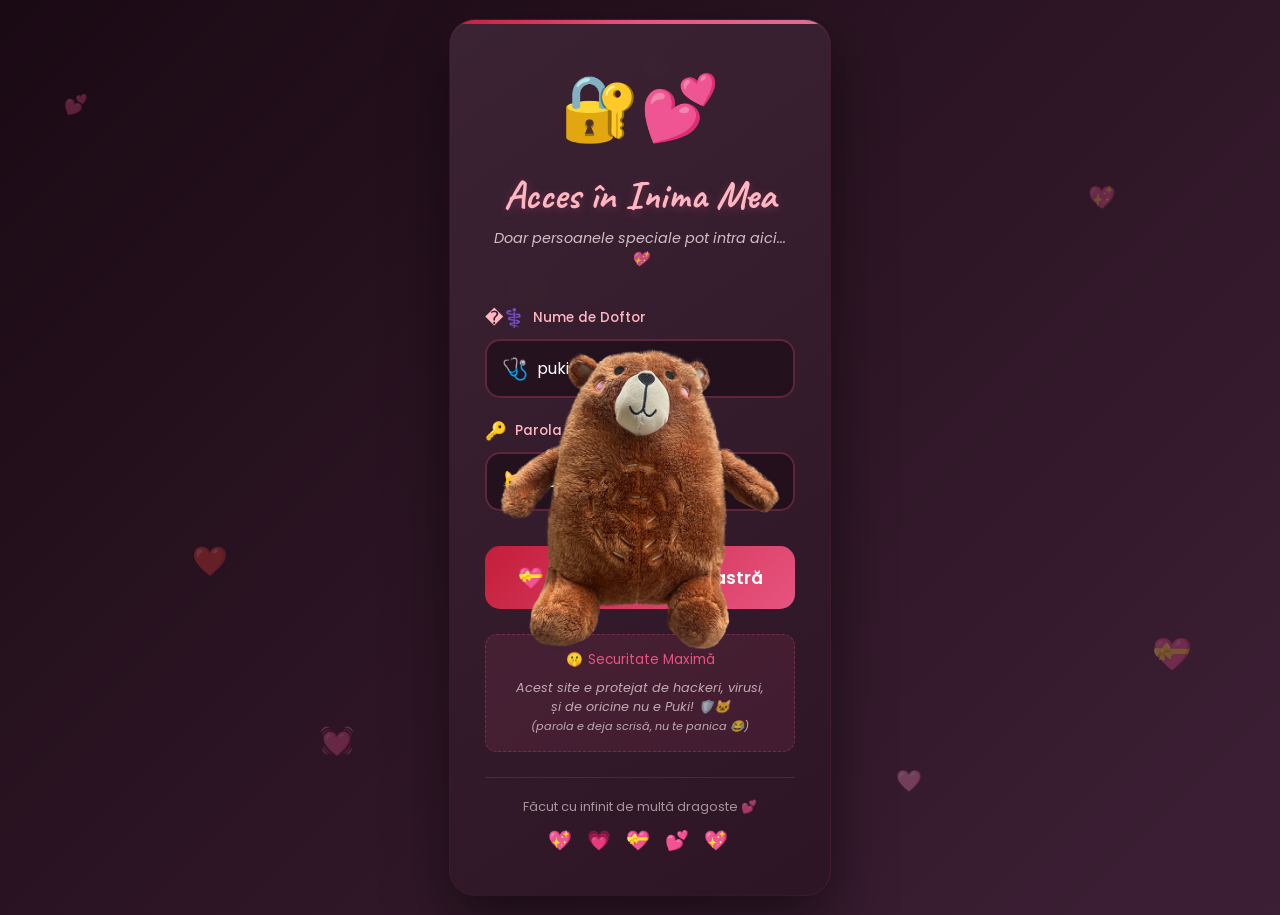
==== index.html @ d3f73054 "Actualizare site" ====
<!DOCTYPE html>
<html lang="ro">
<head>
    <meta charset="UTF-8">
    <meta name="viewport" content="width=device-width, initial-scale=1.0">
    <title>💉 Dr. Anca - Diagnostic: Te Iubesc! 💕</title>
    <script>
        // Redirect to login if not logged in
        if (!sessionStorage.getItem('loggedIn')) {
            window.location.href = 'login.html';
        }
    </script>
    <link rel="stylesheet" href="styles/styles.css">
    <link href="https://fonts.googleapis.com/css2?family=Caveat:wght@400;700&family=Poppins:wght@400;500;600;700&family=Special+Elite&family=Dancing+Script:wght@400;700&family=Playfair+Display:wght@400;700&display=swap" rel="stylesheet">
</head>
<body>
    <!-- Background Music - pornește la deschiderea plicului -->
    <audio id="bgMusic" src="Assets/Songs/music.mp3" loop></audio>

        <!-- Floating Hearts Background (Global) -->
    <div id="floatingHearts"></div>

    <!-- Intro Page with Envelope -->
    <div id="introPage" class="intro-page">
        <div class="intro-bg">
            <div class="stars-container" id="starsContainer"></div>
            <div class="floating-hearts">
                <span class="heart-float">💕</span>
                <span class="heart-float">❤️</span>
                <span class="heart-float">💖</span>
                <span class="heart-float">💝</span>
                <span class="heart-float">💗</span>
                <span class="heart-float">🩷</span>
                <span class="heart-float">💓</span>
                <span class="heart-float">💞</span>
            </div>
        </div>
        
        <div class="envelope-container">
            <div class="envelope" id="envelope">
                <div class="envelope-back"></div>
                <div class="envelope-front">
                    <div class="envelope-address">
                        <p class="to-line">Pentru:</p>
                        <p class="name-line">Dr. Puki 🩺</p>
                        <p class="address-line">Doftorita care mi-a</p>
                        <p class="address-line">bagat inima in boala</p>
                        
                    </div>
                </div>
                <div class="envelope-flap" id="envelopeFlap"></div>
                
                <div class="love-letter" id="loveLetter">
                    <div class="letter-paper">
                        <div class="letter-header">
                            <h2>Bebe meu pufos,</h2>
                        </div>
                        <div class="letter-content">
                            <p>Acum un an si-un pic ai luat fericirea, ai facut-o mare cat universul si ai trimis-o-n viata mea.<br>Cand voi putea eu vreodata sa intorc sentimentele pe care mi le oferi zi de zi de atunci? 💘</p>
                            <div class="letter-signature">
                                <p>Cu toată dragostea din univers,</p>
                                <p class="signature">Puki tau aproape inalt 💘</p>
                            </div>
                        </div>
                    </div>
                    <button class="enter-site-btn" id="enterSiteBtn">
                        <span class="btn-icon">💊</span>
                        <span class="btn-text">Intra In Lumea Noastră</span>
                        <span class="btn-sparkle">✨</span>
                    </button>
                </div>
            </div>
            
            <div class="click-instruction" id="clickInstruction">
                
                <div class="pulse-indicator"></div>
            </div>
        </div>
    </div>

    <!-- Preloader Medical -->
    <div id="preloader" class="hidden">
        <div class="preloader-content">
            <div class="heart-loader">
                <span class="heart-beat">❤️</span>
            </div>
            <p class="loading-text">Se încarcă povestea noastră... 💕</p>
            <div class="loading-bar-container">
                <div class="loading-bar"></div>
            </div>
        </div>
    </div>

    <!-- Main Content -->
    <main id="mainContent" class="hidden">
        <!-- Hero Section - Urgența -->
        <section id="urgenta" class="hero-section">
            <div class="parallax-bg" data-speed="0.3">
                <div class="hero-gradient"></div>
            </div>
            <div class="hero-bg">
                <div class="pulse-circles">
                    <div class="pulse-circle"></div>
                    <div class="pulse-circle"></div>
                    <div class="pulse-circle"></div>
                </div>
                <div class="floating-pills">
                    <span class="pill-float">💊</span>
                    <span class="pill-float">💉</span>
                    <span class="pill-float">🩺</span>
                    <span class="pill-float">🩹</span>
                </div>
            </div>
            
            <div class="hero-content">
                <div class="emergency-badge animated-badge">
                    <span class="badge-icon">🚨</span>
                    <span class="badge-text">URGENȚĂ CARDIACĂ</span>
                    <span class="badge-pulse"></span>
                </div>
                
                <h1 class="hero-title">
                    <span class="title-line glitch" data-text="Cod Roșu:">Cod Roșu:</span>
                    <span class="title-main typewriter">Mort dupa tine!</span>
                </h1>
                
                <div class="hero-photo">
                    <div class="photo-frame stethoscope-frame floating-animation">
                        <div class="photo-glow"></div>
                        <img src="Assets/Images/anca-1.jpg" alt="Anca" class="photo-inside">
                        <div class="stethoscope-decoration">🩺</div>
                        <div class="photo-hearts">
                            <span>🌻</span><span>☀️</span><span>🌻</span>
                        </div>
                    </div>
                </div>
                
                <div class="diagnosis-box glassmorphism">
                    <p class="diagnosis-label">DIAGNOSTIC PRIMAR:</p>
                    <p class="diagnosis-text typed-diagnosis"></p>
                    <span class="typing-cursor">|</span>
                </div>
                
                <div class="hero-stats">
                    <div class="stat-item">
                        <span class="stat-number counter" data-target="549">549</span>
                        <span class="stat-label">Zile împreună</span>
                    </div>
                    <div class="stat-item">
                        <span class="stat-number">∞</span>
                        <span class="stat-label">Iubire</span>
                    </div>
                    <div class="stat-item">
                        <span class="stat-number counter" data-target="549536">549536</span>
                        <span class="stat-label">Gânduri la tine</span>
                    </div>
                </div>
                
                
                    <span>~imi faci viata un basm~</span>
                    <div class="heartbeat-icon">🌻</div>
                </a>

                <!-- Bula Animată -->
                <div class="bubble-container" id="bubbleContainer">
                    <div class="floating-bubble" id="floatingBubble">
                        <div class="bubble-shine"></div>
                    </div>
                    <p class="bubble-text">nu mă sparge</p>
                </div>
                <div class="bubble-popped-text hidden" id="bubblePoppedText">
                    m-a spart un pukinos mucios 😜
                </div>
            </div>
        </section>

        <!-- Bula cu imagine PNG - TOTAL INDEPENDENTĂ (în afara secțiunii pentru position:fixed) -->
        <div id="bebeBubbleContainer" style="display:none;">
            <img src="Assets/Images/bebe-2.png" id="bebeBubble" alt="Bebe Bubble" class="bebe-bubble-img">
        </div>

        <!-- CAPITOLUL 1: Povestea Noastră - Timeline Epic -->
        <section id="povestea" class="story-section">
            <div class="section-container">
                <div class="chapter-header">
                    <span class="chapter-number">Capitolul I</span>
                    <h2 class="section-title epic-title">
                        <span class="title-icon">📖</span>
                        Povestea Noastră
                        <span class="title-decoration">━━━ 🌻 ━━━</span>
                    </h2>
                    <p class="chapter-subtitle">Fiecare moment cu tine, o pagină din cel mai frumos basm</p>
                </div>
                
                <div class="epic-timeline" id="epicTimeline" style="display: flex; flex-direction: column; align-items: center; justify-content: center; margin: 0 auto; width: 100%; max-width: 900px;">
                    <!-- August 2024 - Începutul -->
                    <div class="timeline-chapter" data-chapter="1">
                        <div class="chapter-marker">
                        </div>
                        <div class="chapter-content glassmorphism">
                            <div class="chapter-badge">ZIUA ZERO</div>
                            <h3>I kinda like you... <span style="font-size:1.1em;">🤭</span></h3>
                            <div class="chapter-gallery">
                                <div class="gallery-main">
                                    <img src="Assets/Images/mana-1.jpg" alt="Prima zi">
                                    <div class="gallery-overlay">
                                        <span>Si ai lasat fericirea sa intre in viata mea... 💕</span>
                                    </div>
                                </div>
                            </div>
                            <div class="chapter-text">
                                <p class="chapter-quote">"In seara de 15 august 2024, universul a decis ca merit sa fiu cea mai fericita persoana din lume..."</p>
                                <p>Prima noastră zi împreună, și ultima fără stres și nervi. Dar Doamne ce-mi place! <span style="color:#E75480;font-size:1.2em;">💕</span></p>
                            </div>
                            <div class="chapter-medical-note">
                                <span class="note-icon">📋</span>
                                <p><strong>Diagnostic:</strong> Îndrăgostire la prima vedere</p>
                                <p><strong>Simptome:</strong> Inimă accelerată, zâmbet permanent, fluturi în stomac</p>
                            </div>
                        </div>
                    </div>

                    <!-- Septembrie 2024 -->
                    <div class="timeline-chapter" data-chapter="2">
                        <div class="chapter-marker">
                        </div>
                        <div class="chapter-content glassmorphism">
                            <div class="chapter-badge">PRIMELE MOMENTE IMPREUNA</div>
                            <h3>Ador lumea noastră</h3>
                            <div class="chapter-gallery multi-gallery">
                                <img src="Assets/Images/capitol unu unu.jpg" alt="Capitol Unu 1">
                                <img src="Assets/Images/capitol unu doi.jpeg" alt="Capitol Unu 2">
                                <img src="Assets/Images/capitol unu trei.jpg" alt="Capitol Unu 3">
                                <img src="Assets/Images/capitol unu patru.JPG" alt="Capitol Unu 4">
                            </div>
                            <div class="chapter-text">
                                <p>Mi-ai dat sansa sa te cunosc, si am inceput sa ador prezenta ta. Nu ma mai saturam de tine! Era din ce in ce mai bine.</p>
                            </div>
                            <div class="chapter-medical-note">
                                <span class="note-icon">💊</span>
                                <p><strong>Tratamentul dnei doftor:</strong> Doze masive de pupici</p>
                                <p><strong>Rezultat:</strong> Dependență severă de fericire!</p>
                            </div>
                        </div>
                    </div>

                    <!-- Octombrie-Noiembrie 2024 -->
                    <div class="timeline-chapter" data-chapter="3">
                        <div class="chapter-marker">
                        </div>
                        <div class="chapter-content glassmorphism">
                            <div class="chapter-badge">Dorul ne intarea</div>
                            <h3>Cand distanta a aparut, iubirea a crescut</h3>
                            <div class="chapter-gallery multi-gallery">
                                <img src="Assets/Images/capitol doi unu.jpeg" alt="Capitol Doi 1">
                                <img src="Assets/Images/capitol doi doi.jpg" alt="Capitol Doi 2">
                                <img src="Assets/Images/capitol doi trei.jpg" alt="Capitol Doi 3">
                                <img src="Assets/Images/capitol doi patru.jpg" alt="Capitol Doi 4">
                            </div>
                            <div class="chapter-text">

                                    <p>Am realizat ca distanta nu inseamna nimic. Am vazut ceva frumos in noi si am invatat sa fim rabdatori.</p>

                            </div>
                        </div>
                    </div>

                    <!-- Iarna 2025-2026 -->
                    <div class="timeline-chapter" data-chapter="9">
                        <div class="chapter-marker">
                        </div>
                        <div class="chapter-content glassmorphism">
                            <div class="chapter-badge special">E realitate sau vis?</div>
                            <h3>Si revederile erau mai dulci ca niciodata</h3>
                            <div class="chapter-gallery multi-gallery">
                                <img src="Assets/Images/capitol trei unu.JPG" alt="Capitol Trei 1">
                                <img src="Assets/Images/capitol trei doi.jpeg" alt="Capitol Trei 2">
                                <img src="Assets/Images/capitol trei trei.jpeg" alt="Capitol Trei 3">
                                <img src="Assets/Images/capitol trei patru.jpeg" alt="Capitol Trei 4">
                            </div>
                            <div class="chapter-text">
                                <p>Si fiecare dimineata in care te aveam din nou langa mine, era o binecuvantare.</p>
                            </div>
                        </div>
                    </div>

                    <!-- Prezent - Valentine's 2026 -->
                    <div class="timeline-chapter final-chapter" data-chapter="10">
                        <div class="chapter-marker">
                        </div>
                        <div class="chapter-content glassmorphism special-glow">
                            <div class="chapter-badge valentines">Doi gogoși suna mai bine oricum</div>
                            <h3>Esti un puki enervant (de adorabil)</h3>
                            <div class="chapter-gallery multi-gallery">
                                  <img src="Assets/Images/capitol patru unu.jpg" alt="Capitol Patru 1">
                                  <img src="Assets/Images/capitol patru doi.JPG" alt="Capitol Patru 2">
                                  <img src="Assets/Images/capitol patru trei.jpg" alt="Capitol Patru 3">
                                  <img src="Assets/Images/capitol patru patru.JPG" alt="Capitol Patru 4">
                            </div>
                            <div class="chapter-text final-declaration">
                                <p>Ador cand radem (mai mult tu de mine), iubesc cand suntem copii, cand ne ghiontanim, ne tachinam sau radem unul de altul.<br>Nu te schimba niciodata si nu te opri din a ma enerva, nu ai mai fi tu daca n-ai face asta.</p>
                                <p class="declaration">Tu ești inima mea, sufletul meu, totul pentru mine. 💕</p>
                            </div>
                            <div class="love-meter">
                                <span class="meter-label">Nivel Zurlie:</span>
                                <div class="meter-bar">
                                    <div class="meter-fill infinite"></div>
                                </div>
                                <span class="meter-value">∞</span>
                            </div>
                        </div>
                    </div>

                    <!-- Capitol Nou -->
                    <div class="timeline-chapter final-chapter" data-chapter="11">
                        <div class="chapter-marker">
                        </div>
                        <div class="chapter-content glassmorphism special-glow">
                            <div class="chapter-badge valentines">Warning! Rare beauty down below!</div>
                            <h3>My Valentine, my life, my everything 💘</h3>
                            <div class="chapter-gallery multi-gallery">
                                <div class="puzzle-img puzzle-1"></div>
                                <div class="puzzle-img puzzle-2"></div>
                                <div class="puzzle-img puzzle-3"></div>
                                <div class="puzzle-img puzzle-4"></div>
                            </div>
                            <div class="chapter-text final-declaration">
                                <p>Si ai crescut atat de mult in inima mea incat nu mai pot concepe sa nu faci parte din viata si gandurile mele...</p>
                                <p class="declaration">Tu ești inima mea, sufletul meu, totul pentru mine. 💕</p>
                            </div>
                            <div class="love-meter">
                                <span class="meter-label">Nivel Iubire:</span>
                                <div class="meter-bar">
                                    <div class="meter-fill infinite"></div>
                                </div>
                                <span class="meter-value">∞</span>
                            </div>
                        </div>
                    </div>
                </div>
            </div>
        </section>

        <!-- CAPITOLUL 2: Albumul Nostru -->
        <section id="album" class="album-section">
            <div class="section-container">
                <div class="chapter-header">
                    <span class="chapter-number">Capitolul II</span>
                    <h2 class="section-title epic-title">
                        <span class="title-icon">📸</span>
                        Albumul Nostru de Amintiri
                        <span class="title-decoration">━━━ 🌻 ━━━</span>
                    </h2>
                </div>

                <!-- Album Cover - Interactive -->
                <div class="album-cover" id="albumCover">
                    <div class="cover-front">
                        <div class="cover-decoration top-left">🌻</div>
                        <div class="cover-decoration top-right">☀️</div>
                        <div class="cover-decoration bottom-left">🌻</div>
                        <div class="cover-decoration bottom-right">🌼</div>
                        <div class="cover-spine"></div>
                        <div class="cover-title">
                            <h3>Puki-1 & Puki-2</h3>
                            <p>O Poveste de Dragoste</p>
                            <span class="cover-date">2024 - ∞</span>
                        </div>
                        <div class="cover-photo">
                            <img src="Assets/Images/anca-1.jpg" alt="Noi">
                        </div>
                        <p class="cover-instruction">📖 Click pentru a deschide albumul</p>
                    </div>
                </div>

                <!-- Album Pages -->
                <div class="album-pages hidden" id="albumPages">
                    <div class="album-navigation">
                        <button class="album-nav-btn prev" id="albumPrev">◀ Înapoi</button>
                        <span class="album-page-indicator">Pagina <span id="currentPage">1</span> din <span id="totalPages">10</span></span>
                        <button class="album-nav-btn next" id="albumNext">Înainte ▶</button>
                    </div>

                    <div class="album-page-container" id="albumPageContainer">
                        <!-- Page 1 -->
                        <div class="album-page active" data-page="1">
                            <div class="page-header">
                                <h4>Albumul💘</h4>
                            </div>
                            <div class="page-photos">
                                <div class="polaroid">
                                    <img src="Assets/Images/IMG_0479.jpeg" alt="Moment 1">
                                    <p class="polaroid-caption">Explorari 🌍</p>
                                </div>
                                <div class="polaroid tilted-left">
                                    <img src="Assets/Images/IMG_0507.jpeg" alt="Moment 2">
                                    <p class="polaroid-caption">Pupici 💑</p>
                                </div>
                                <div class="polaroid tilted-right">
                                    <img src="Assets/Images/IMG_0517.jpeg" alt="Moment 3">
                                    <p class="polaroid-caption">Zâmbete 😊</p>
                                </div>
                            </div>
                            <div class="page-doodle">💝</div>
                        </div>

                        <!-- Page 2 -->
                        <div class="album-page" data-page="2">
                            <div class="page-header">
                                <h4>Inimii</h4>
                            </div>
                            <div class="page-photos">
                                <div class="polaroid">
                                    <img src="Assets/Images/IMG_0576.JPG" alt="Aventură 1">
                                    <p class="polaroid-caption">Liniste</p>
                                </div>
                                <div class="polaroid tilted-left">
                                    <img src="Assets/Images/IMG_0586.JPG" alt="Aventură 2">
                                    <p class="polaroid-caption">"Uita-te in sus sa iasa poza cool"</p>
                                </div>
                                <div class="polaroid tilted-right">
                                    <img src="Assets/Images/IMG_0665.JPG" alt="Aventură 3">
                                    <p class="polaroid-caption">Noi doi 💕</p>
                                </div>
                            </div>
                            <div class="page-sticker">🏔️</div>
                        </div>

                        <!-- Page 3 -->
                        <div class="album-page" data-page="3">
                            <div class="page-header">
                                <h4>Mele</h4>
                            </div>
                            <div class="page-photos">
                                <div class="polaroid">
                                    <img src="Assets/Images/IMG_0697.jpeg" alt="Moment 1">
                                    <p class="polaroid-caption">"Uite un nor!!!"</p>
                                </div>
                                <div class="polaroid tilted-left">
                                    <img src="Assets/Images/IMG_2173.JPG" alt="Moment 2">
                                    <p class="polaroid-caption">Dublin Bus</p>
                                </div>
                                <div class="polaroid tilted-right">
                                    <img src="Assets/Images/IMG_2178.JPG" alt="Moment 3">
                                    <p class="polaroid-caption">Centra Roll</p>
                                </div>
                            </div>
                            <div class="page-tape"></div>
                        </div>

                        <!-- Page 4 -->
                        <div class="album-page" data-page="4">
                            <div class="page-header">
                                <h4>Incepe</h4>
                            </div>
                            <div class="page-photos">
                                <div class="polaroid">
                                    <img src="Assets/Images/IMG_2195.JPG" alt="Zâmbet 1">
                                    <p class="polaroid-caption">Cocktail-isti</p>
                                </div>
                                <div class="polaroid tilted-left">
                                    <img src="Assets/Images/IMG_2207.JPG" alt="Zâmbet 2">
                                    <p class="polaroid-caption">Mine</p>
                                </div>
                                <div class="polaroid tilted-right">
                                    <img src="Assets/Images/IMG_2213.JPG" alt="Zâmbet 3">
                                    <p class="polaroid-caption">Biliardisti</p>
                                </div>
                            </div>
                            <div class="page-doodle">🌈</div>
                        </div>

                        <!-- Page 5 -->
                        <div class="album-page" data-page="5">
                            <div class="page-header">
                                <h4>Si se</h4>
                            </div>
                            <div class="page-photos">
                                <div class="polaroid">
                                    <img src="Assets/Images/IMG_2252.JPG" alt="Călătorie 1">
                                    <p class="polaroid-caption">Jmekeri</p>
                                </div>
                                <div class="polaroid tilted-left">
                                    <img src="Assets/Images/IMG_2260.JPG" alt="Călătorie 2">
                                    <p class="polaroid-caption">Read my happy eyes but don't be jealous</p>
                                </div>
                                <div class="polaroid tilted-right">
                                    <img src="Assets/Images/IMG_2512.JPG" alt="Călătorie 3">
                                    <p class="polaroid-caption">Așa zisa plaja</p>
                                </div>
                            </div>
                            <div class="page-sticker">✈️</div>
                        </div>

                        <!-- Page 6 -->
                        <div class="album-page" data-page="6">
                            <div class="page-header">
                                <h4>Termina</h4>
                            </div>
                            <div class="page-photos">
                                <div class="polaroid">
                                    <img src="Assets/Images/IMG_2531.JPG" alt="Iarnă 1">
                                    <p class="polaroid-caption">Rasete</p>
                                </div>
                                <div class="polaroid tilted-left">
                                    <img src="Assets/Images/IMG_2582.JPG" alt="Iarnă 2">
                                    <p class="polaroid-caption">Implinire</p>
                                </div>
                                <div class="polaroid tilted-right">
                                    <img src="Assets/Images/IMG_3159.JPG" alt="Iarnă 3">
                                    <p class="polaroid-caption">Nuntiști</p>
                                </div>
                            </div>
                            <div class="page-doodle">⛄</div>
                        </div>

                        <!-- Page 7 -->
                        <div class="album-page" data-page="7">
                            <div class="page-header">
                                <h4>Cu</h4>
                            </div>
                            <div class="page-photos">
                                <div class="polaroid">
                                    <img src="Assets/Images/IMG_3568.JPG" alt="Primăvară 1">
                                    <p class="polaroid-caption">We</p>
                                </div>
                                <div class="polaroid tilted-left">
                                    <img src="Assets/Images/IMG_3583.JPG" alt="Primăvară 2">
                                    <p class="polaroid-caption">Bloom</p>
                                </div>
                                <div class="polaroid tilted-right">
                                    <img src="Assets/Images/IMG_3601.JPG" alt="Primăvară 3">
                                    <p class="polaroid-caption">Everyday 🌻</p>
                                </div>
                            </div>
                            <div class="page-tape pink"></div>
                        </div>

                        <!-- Page 8 -->
                        <div class="album-page" data-page="8">
                            <div class="page-header">
                                <h4>Tine ☀️</h4>
                            </div>
                            <div class="page-photos">
                                <div class="polaroid">
                                    <img src="Assets/Images/IMG_3652.JPG" alt="Vară 1">
                                    <p class="polaroid-caption">Căldură 🌞</p>
                                </div>
                                <div class="polaroid tilted-left">
                                    <img src="Assets/Images/IMG_4214.JPG" alt="Vară 2">
                                    <p class="polaroid-caption">Zurlea 1&2</p>
                                </div>
                                <div class="polaroid tilted-right">
                                    <img src="Assets/Images/IMG_5081.JPG" alt="Vară 3">
                                    <p class="polaroid-caption">Vacanță 🌴</p>
                                </div>
                            </div>
                            <div class="page-sticker">🌻</div>
                        </div>

                        <!-- Page 9 -->
                        <div class="album-page" data-page="9">
                            <div class="page-header">
                                <h4>Te voi iubi cu disperare 📆</h4>
                            </div>
                            <div class="page-photos">
                                <div class="polaroid">
                                    <img src="Assets/Images/IMG_9362.JPG" alt="Recent 1">
                                    <p class="polaroid-caption">Si maine 📅</p>
                                </div>
                                <div class="polaroid tilted-left">
                                    <img src="Assets/Images/IMG_9439.JPG" alt="Recent 2">
                                    <p class="polaroid-caption">Si poimaine 💕</p>
                                </div>
                                <div class="polaroid tilted-right">
                                    <img src="Assets/Images/IMG_9460.JPG" alt="Recent 3">
                                    <p class="polaroid-caption">Si pentru totdeauna 💝</p>
                                </div>
                            </div>
                            <div class="page-doodle">💌</div>
                        </div>

                        <!-- Page 10 - Final -->
                        <div class="album-page" data-page="10">
                            <div class="page-header final">
                                <h4>Și Povestea Continuă... 💕</h4>
                            </div>
                            <div class="page-photos centered">
                                <div class="polaroid big">
                                    <img src="Assets/Images/IMG_9598.jpeg" alt="Noi">
                                    <p class="polaroid-caption">Noi, pentru totdeauna ❤️</p>
                                </div>
                            </div>
                            <div class="page-message">
                                <p class="final-album-text">Fiecare pagină din acest album reprezintă o bucățică din inima mea.</p>
                                
                            </div>
                            <div class="page-signature">
                                <p>Cu tot sufletul,</p>
                                <p class="signature-name">Valentin 💕</p>
                            </div>
                        </div>
                    </div>
                </div>
            </div>
        </section>

        <!-- CAPITOLUL 3: EKG Section -->
        <section id="ekg" class="ekg-section">
            <div class="section-container">
                <div class="chapter-header">
                    <span class="chapter-number">Capitolul III</span>
                    <h2 class="section-title">
                        <span class="ekg-icon">💓</span>
                        Monitor Cardiac
                    </h2>
                </div>
                
                <div class="monitor-frame glassmorphism">
                    <div class="monitor-header">
                        <div class="monitor-dots">
                            <span class="dot red"></span>
                            <span class="dot yellow"></span>
                            <span class="dot green"></span>
                        </div>
                        <span class="monitor-title">MONITOR CARDIAC - Pacient: Valentin 💕</span>
                    </div>
                    
                    <div class="monitor-screen">
                        <div class="ekg-display">
                            <svg viewBox="0 0 1000 200" class="ekg-svg" id="ekgSvg">
                                <defs>
                                    <linearGradient id="ekgGradient" x1="0%" y1="0%" x2="100%" y2="0%">
                                        <stop offset="0%" style="stop-color:#ff4757"/>
                                        <stop offset="50%" style="stop-color:#ff6b81"/>
                                        <stop offset="100%" style="stop-color:#ff4757"/>
                                    </linearGradient>
                                    <filter id="glow">
                                        <feGaussianBlur stdDeviation="3.5" result="coloredBlur"/>
                                        <feMerge>
                                            <feMergeNode in="coloredBlur"/>
                                            <feMergeNode in="SourceGraphic"/>
                                        </feMerge>
                                    </filter>
                                </defs>
                                <polyline id="ekgLine" class="ekg-main-line" points="" filter="url(#glow)"/>
                            </svg>
                            <div class="ekg-heart" id="ekgHeart">❤️</div>
                        </div>
                        
                        <div class="vital-signs">
                            <div class="vital-box pulse-animation">
                                <span class="vital-label">BPM</span>
                                <span class="vital-value" id="bpmValue">120</span>
                                <span class="vital-status">↑ CÂND TE VĂD</span>
                            </div>
                            <div class="vital-box">
                                <span class="vital-label">Nivel Iubire</span>
                                <span class="vital-value infinity-pulse">∞</span>
                                <span class="vital-status">MAXIM</span>
                            </div>
                            <div class="vital-box">
                                <span class="vital-label">Fluturi în stomac</span>
                                <span class="vital-value" id="butterfliesValue">999+</span>
                                <span class="vital-status">CRITICI</span>
                            </div>
                            <div class="vital-box special">
                                <span class="vital-label">Anca în gânduri</span>
                                <span class="vital-value">24/7</span>
                                <span class="vital-status">CONSTANT</span>
                            </div>
                        </div>
                    </div>
                    
                    <div class="monitor-footer">
                        <p class="monitor-note">⚠️ ATENȚIE: Valorile cresc exponențial în prezența doftoriței Anca!</p>
                    </div>
                </div>
                
                <div class="ekg-joke-box glassmorphism">
                    <p class="joke-setup">🩺 Medicul: "Ce problemă aveți?"</p>
                    <p class="joke-punchline">😍 Eu: "Inima mea bate: PU-KI, PU-KI, PU-KI! E normal?"</p>
                    <p class="joke-response">👨‍⚕️ Medicul: "Da, e sindromul iubirii adevărate. Fără leac!"</p>
                </div>
            </div>
        </section>

        <!-- CAPITOLUL 4: Rețeta Section -->
        <section id="reteta" class="prescription-section">
            <div class="section-container">
                <div class="chapter-header">
                    <span class="chapter-number">Capitolul IV</span>
                    <h2 class="section-title">
                        <span class="rx-symbol">℞</span>
                        Rețetă Medicală
                    </h2>
                </div>
                
                <div class="prescription-paper glassmorphism">
                    <div class="prescription-header">
                        <div class="hospital-logo animated-logo">🏥</div>
                        <div class="hospital-info">
                            <h3>SPITALUL IUBIRII ETERNE</h3>
                            <p>Secția de Cardiologie Romantică</p>
                            <p>Str. Îndrăgostiților Nr. 14, Februarie</p>
                        </div>
                        <div class="prescription-stamp rotating">
                            <span>URGENT</span>
                            <span>💕</span>
                        </div>
                    </div>
                    
                    <div class="prescription-body">
                        <div class="patient-info">
                            <p><strong>Pacient:</strong> Inima lui Valentin</p>
                            <p><strong>Diagnostic:</strong> Îndrăgostire Acută de Dr. Anca (ICD-10: L.O.V.E)</p>
                            <p><strong>Simptome:</strong> Puls accelerat, zâmbet permanent, gânduri constante la ea</p>
                        </div>
                        
                        <div class="prescription-content">
                            <h4>TRATAMENT RECOMANDAT:</h4>
                            
                            <div class="medicine-item hover-grow">
                                <span class="medicine-icon">💊</span>
                                <div class="medicine-details">
                                    <p class="medicine-name">ANCAMICINĂ 500mg</p>
                                    <p class="medicine-dosage">Doză: 1 îmbrățișare dimineața, 1 sărut la prânz, nelimitat seara</p>
                                    <p class="medicine-note">⚠️ Atenție: Poate cauza dependență severă și fericire extremă!</p>
                                </div>
                            </div>
                            
                            <div class="medicine-item hover-grow">
                                <span class="medicine-icon">💉</span>
                                <div class="medicine-details">
                                    <p class="medicine-name">PUPICILINĂ Forte</p>
                                    <p class="medicine-dosage">Administrare: Intravenos prin priviri, minim 100x/zi</p>
                                    <p class="medicine-note">📋 Se administrează cu "Te iubesc" la fiecare doză</p>
                                </div>
                            </div>
                            
                            <div class="medicine-item hover-grow">
                                <span class="medicine-icon">🩹</span>
                                <div class="medicine-details">
                                    <p class="medicine-name">VITAMINA ANCA</p>
                                    <p class="medicine-dosage">Tratament pe viață - nu se întrerupe NICIODATĂ</p>
                                    <p class="medicine-note">✨ Efecte secundare: Fericire cronică, zâmbet permanent</p>
                                </div>
                            </div>

                            <div class="medicine-item hover-grow special-medicine">
                                <span class="medicine-icon">💝</span>
                                <div class="medicine-details">
                                    <p class="medicine-name">IUBIRELINĂ XR (Extra Romance)</p>
                                    <p class="medicine-dosage">Administrare continuă, 24/7, pe toată viața</p>
                                    <p class="medicine-note">💕 Ingredient activ: 100% dragoste pură pentru Anca!</p>
                                </div>
                            </div>
                        </div>
                        
                        <div class="prescription-footer">
                            <div class="doctor-signature">
                                <p>Medic prescriptor:</p>
                                <p class="signature animated-signature">Dr. Îndrăgostit</p>
                                <p class="specialty">Specialist în Te Iubesc</p>
                            </div>
                            <div class="prescription-seal">
                                <div class="seal-circle spinning-seal">
                                    <span>💕</span>
                                    <span>VALABIL</span>
                                    <span>PE VIAȚĂ</span>
                                </div>
                            </div>
                        </div>
                    </div>
                </div>
                
                <div class="refill-notice glassmorphism">
                    <p>📋 Rețeta se poate reînnoi cu un simplu "Te iubesc, Anca!" 💕</p>
                </div>
            </div>
        </section>

        <!-- CAPITOLUL 5: Analize de Laborator -->
        <section id="analize" class="lab-section">
            <div class="section-container">
                <div class="chapter-header">
                    <span class="chapter-number">Capitolul V</span>
                    <h2 class="section-title">
                        <span class="lab-icon">🔬</span>
                        Analize de Laborator
                    </h2>
                </div>
                
                <div class="lab-results">
                    <div class="lab-card glassmorphism">
                        <div class="lab-header">
                            <span class="lab-type">HEMOLEUCOGRAMĂ EMOȚIONALĂ</span>
                            <span class="lab-date">24.01.2026</span>
                        </div>
                        <div class="lab-body">
                            <div class="lab-item">
                                <span class="lab-name">Nivel Iubire (UI)</span>
                                <div class="lab-bar">
                                    <div class="lab-fill animated-fill" style="--fill: 100%"></div>
                                </div>
                                <span class="lab-value">∞</span>
                                <span class="lab-status high">PESTE LIMITĂ!</span>
                            </div>
                            <div class="lab-item">
                                <span class="lab-name">Fericire (ng/mL)</span>
                                <div class="lab-bar">
                                    <div class="lab-fill animated-fill" style="--fill: 98%"></div>
                                </div>
                                <span class="lab-value">9999+</span>
                                <span class="lab-status high">MAXIM</span>
                            </div>
                            <div class="lab-item">
                                <span class="lab-name">Adorație pentru Anca</span>
                                <div class="lab-bar">
                                    <div class="lab-fill animated-fill" style="--fill: 100%"></div>
                                </div>
                                <span class="lab-value">100%</span>
                                <span class="lab-status high">CRITIC</span>
                            </div>
                            <div class="lab-item">
                                <span class="lab-name">Gânduri la ea/minut</span>
                                <div class="lab-bar">
                                    <div class="lab-fill animated-fill" style="--fill: 95%"></div>
                                </div>
                                <span class="lab-value">847</span>
                                <span class="lab-status high">CONSTANT</span>
                            </div>
                            <div class="lab-item">
                                <span class="lab-name">Dorință de îmbrățișări</span>
                                <div class="lab-bar">
                                    <div class="lab-fill animated-fill" style="--fill: 100%"></div>
                                </div>
                                <span class="lab-value">∞</span>
                                <span class="lab-status high">URGENT!</span>
                            </div>
                        </div>
                        <div class="lab-footer">
                            <p>⚠️ CONCLUZIE: Pacientul necesită tratament urgent cu Anca!</p>
                        </div>
                    </div>
                    
                    <div class="lab-card dna-card glassmorphism">
                        <div class="lab-header">
                            <span class="lab-type">🧬 ANALIZĂ ADN ROMANTIC</span>
                        </div>
                        <div class="dna-helix animated-dna">
                            <div class="dna-strand"></div>
                            <div class="dna-strand"></div>
                        </div>
                        <div class="dna-result">
                            <p>Compatibilitate genetică cu Anca:</p>
                            <span class="dna-percent counter" data-target="100">100</span>%
                            <p class="dna-note">Suflete pereche confirmate științific! 💕</p>
                        </div>
                    </div>
                </div>
                
                <div class="microscope-view glassmorphism">
                    <div class="microscope-frame">
                        <div class="microscope-lens">🔬</div>
                        <h3>Vedere la Microscop</h3>
                        <p>Celulele mele când te văd:</p>
                        <div class="cells-container" id="cellsContainer">
                        </div>
                        <p class="microscope-note">Toate celulele dansează de fericire! 💃</p>
                    </div>
                </div>
            </div>
        </section>

        <!-- CAPITOLUL 6: Glume Medicale -->
        <section id="glume" class="jokes-section">
            <div class="section-container">
                <div class="chapter-header">
                    <span class="chapter-number">Capitolul VI</span>
                    <h2 class="section-title">
                        
                        Mereu te intrebi de ce esti atat de speciala in ochii mei...
                    </h2>
                    <p class="chapter-subtitle">Pai cum sa nu fie puki meu cea mai speciala atunci cand...</p>
                </div>
                
                <div class="jokes-grid">
                    <div class="joke-card glassmorphism hover-tilt">
                        <div class="joke-header">
                            <span class="joke-number">01</span>
                            <span class="joke-emoji">🫀</span>
                        </div>
                        <p class="joke-text">Mi-a fost si ma face sa simt ca imi va fi alaturi atunci cand voi fi incercat de zile mai putin bune...</p>
                        <div class="joke-reaction">😍💕</div>
                    </div>
                    
                    <div class="joke-card glassmorphism hover-tilt">
                        <div class="joke-header">
                            <span class="joke-number">02</span>
                            <span class="joke-emoji">🧬</span>
                        </div>
                        <p class="joke-text">Este langa mine si imi ofera sprijin cand am nevoie, indiferent de ora, de zi, de stare, de circumstante...</p>
                        <div class="joke-reaction">🦠💝</div>
                    </div>
                    
                    <div class="joke-card glassmorphism hover-tilt">
                        <div class="joke-header">
                            <span class="joke-number">03</span>
                            <span class="joke-emoji">💉</span>
                        </div>
                        <p class="joke-text">Are cele mai dulci mangaieri, cea mai calda voce si cladura pe care mi-o ofera cand sunt langa ea imi incalzeste sufletul...</p>
                        <div class="joke-reaction">😊✨</div>
                    </div>
                    
                    <div class="joke-card glassmorphism hover-tilt">
                        <div class="joke-header">
                            <span class="joke-number">04</span>
                            <span class="joke-emoji">🩻</span>
                        </div>
                        <p class="joke-text">Fara sa isi dea seama, prezenta ei in viata mea a venit la pachet cu un val de optimism, lumina, fericire si ambitie...</p>
                        <div class="joke-reaction">🧠💕</div>
                    </div>
                    
                    <div class="joke-card glassmorphism hover-tilt">
                        <div class="joke-header">
                            <span class="joke-number">05</span>
                            <span class="joke-emoji">🔬</span>
                        </div>
                        <p class="joke-text">Cand sunt cu ea, simt ca universul ma iubeste. Ador prezenta ei, ador tot ce facem impreuna... (Atata timp cat nu implica pensete)...</p>
                        <div class="joke-reaction">📊💗</div>
                    </div>
                    
                    <div class="joke-card glassmorphism hover-tilt">
                        <div class="joke-header">
                            <span class="joke-number">06</span>
                            <span class="joke-emoji">🏥</span>
                        </div>
                        <p class="joke-text">Ador copilul din ea. Fiecare expresie, raset, zambet, moment amuzant, moment enervant... toate ma fac sa nu ma mai opresc din a ma indragosti din ea din ce in ce mai mult...</p>
                        <div class="joke-reaction">💊❤️</div>
                    </div>

                    <div class="joke-card glassmorphism hover-tilt special-joke">
                        <div class="joke-header">
                            <span class="joke-number">07</span>
                            <span class="joke-emoji">🩺</span>
                        </div>
                        <p class="joke-text">Ma simt incomplet fara ea langa mine. Mereu ard de nerabdare sa ma reintalnesc cu ea, si simt ca nu exista fericire mai profunda si mai pura decat fericirea care imi bucura inima cand ma gandesc la ea...</p>
                        <div class="joke-reaction">🦋💕</div>
                    </div>

                    <div class="joke-card glassmorphism hover-tilt special-joke">
                        <div class="joke-header">
                            <span class="joke-number">08</span>
                            <span class="joke-emoji">💊</span>
                        </div>
                        <p class="joke-text">Ma simt mai valoros 💎 si mai puternic 💪 cu ea langa mine...</p>
                        <div class="joke-reaction">📚❤️</div>
                    </div>

                    <div class="joke-card glassmorphism hover-tilt">
                        <div class="joke-header">
                            <span class="joke-number">09</span>
                            <span class="joke-emoji">🧪</span>
                        </div>
                        <p class="joke-text">Ai reușit sa faci din mine un indragostit cronic... mno bravo Puki...</p>
                        <div class="joke-reaction">⚗️💝</div>
                    </div>
                </div>

                
            </div>
        </section>

        <!-- CAPITOLUL 7: Scanare CT -->
        <section id="scanare" class="ct-scan-section">
            <div class="section-container">
                <div class="chapter-header">
                    <span class="chapter-number">Capitolul VII</span>
                    <h2 class="section-title">
                        <span class="ct-icon">🫀</span>
                        Scanare CT - Inima Mea
                    </h2>
                </div>
                
                <div class="ct-viewer glassmorphism">
                    <div class="ct-frame">
                        <div class="ct-screen">
                            <div class="ct-grid"></div>
                            <div class="scan-line animated-scan"></div>
                            <div class="heart-3d rotating-heart">
                                <div class="heart-layer layer-1">❤️</div>
                                <div class="heart-layer layer-2">💕</div>
                                <div class="heart-layer layer-3">ANCA</div>
                            </div>
                        </div>
                        <div class="ct-info">
                            <div class="ct-data">
                                <span class="data-label">SUBIECT:</span>
                                <span class="data-value">Inima Mea</span>
                            </div>
                            <div class="ct-data">
                                <span class="data-label">CONȚINUT:</span>
                                <span class="data-value">100% Anca</span>
                            </div>
                            <div class="ct-data">
                                <span class="data-label">STATUS:</span>
                                <span class="data-value blink">ÎNDRĂGOSTIT CRONIC</span>
                            </div>
                        </div>
                    </div>
                    <div class="ct-diagnosis">
                        <h3>📋 Raport Scanare CT</h3>
                        <p>Scanarea CT a relevat că inima pacientului conține:</p>
                        <ul class="ct-findings">
                            <li class="finding-item">💕 Cameră stângă: Plină cu iubire pentru Anca</li>
                            <li class="finding-item">💕 Cameră dreaptă: Plină cu amintiri frumoase</li>
                            <li class="finding-item">💕 Atriu: Ocupat de gânduri la ea</li>
                            <li class="finding-item">💕 Ventricul: Pompă fericire non-stop</li>
                            <li class="finding-item">💕 Valve: Deschise doar pentru Anca</li>
                        </ul>
                        <p class="ct-conclusion">⚠️ CONCLUZIE: Inima funcționează perfect doar în prezența ei!</p>
                    </div>
                </div>
            </div>
        </section>

        <!-- CAPITOLUL 8: Galerie Video -->
        <section id="video-gallery" class="video-section">
            <div class="section-container">
                <div class="chapter-header">
                    <span class="chapter-number">Capitolul VIII</span>
                    <h2 class="section-title">
                        <span class="video-icon">🎬</span>
                        Cinematograful Amintirilor
                    </h2>
                    <p class="chapter-subtitle">Momente în mișcare</p>
                </div>

                <div class="cinema-screen glassmorphism">
                    <div class="cinema-frame">
                        <div class="video-container">
                            <video controls playsinline class="main-video" poster="Assets/Images/IMG_7237363.jpg">
                                <source src="Assets/Videos/IMG_2560.mov" type="video/mp4">
                            </video>
                        </div>
                        <p class="video-caption">🎥 Momente de neuitat împreună</p>
                    </div>

                    <div class="cinema-frame">
                        <div class="video-container">
                            <video controls playsinline class="main-video" poster="Assets/Images/IMG_4649.jpg">
                                <source src="Assets/Videos/IMG_3711.mov" type="video/mp4">
                            </video>
                        </div>
                        <p class="video-caption">🎥 Aventuri și bucurii</p>
                    </div>
                </div>

                <div class="cinema-ticket glassmorphism">
                    <div class="ticket-left">
                        <span class="ticket-icon">🎟️</span>
                    </div>
                    <div class="ticket-center">
                        <h4>BILET VIP</h4>
                        <p>Film: "Povestea Noastră de Dragoste"</p>
                        <p>Protagoniști: Anca & Valentin</p>
                        <p>Durată: O viață întreagă</p>
                    </div>
                    <div class="ticket-right">
                        <span class="ticket-number">💕</span>
                    </div>
                </div>
            </div>
        </section>

        <!-- CAPITOLUL 9: Galerie cu Radiografii (poze) -->
        <section id="galerie" class="xray-gallery-section">
            <div class="section-container">
                <div class="chapter-header">
                    <span class="chapter-number">Capitolul IX</span>
                    <h2 class="section-title">
                        <span class="xray-icon">🩻</span>
                        Radiografii ale Fericirii
                    </h2>
                    
                </div>
                
                <div class="xray-gallery masonry-grid">
                    <div class="xray-item" data-caption="Diagnostic: Fericire Extremă 💕">
                        <div class="xray-frame">
                            <img src="Assets/Images/IMG_0479.jpeg" alt="Memory" loading="lazy">
                            <div class="xray-overlay">
                                <span class="view-icon">🔍</span>
                            </div>
                        </div>
                    </div>
                    <div class="xray-item" data-caption="Analiză: Iubire Pură 💖">
                        <div class="xray-frame">
                            <img src="Assets/Images/IMG_0507.jpeg" alt="Memory" loading="lazy">
                            <div class="xray-overlay">
                                <span class="view-icon">🔍</span>
                            </div>
                        </div>
                    </div>
                    <div class="xray-item" data-caption="Rezultat: Compatibilitate 100% ✨">
                        <div class="xray-frame">
                            <img src="Assets/Images/IMG_0517.jpeg" alt="Memory" loading="lazy">
                            <div class="xray-overlay">
                                <span class="view-icon">🔍</span>
                            </div>
                        </div>
                    </div>
                    <div class="xray-item" data-caption="RMN: Suflete Pereche 💗">
                        <div class="xray-frame">
                            <img src="Assets/Images/IMG_0576.JPG" alt="Memory" loading="lazy">
                            <div class="xray-overlay">
                                <span class="view-icon">🔍</span>
                            </div>
                        </div>
                    </div>
                    <div class="xray-item" data-caption="Scanare: Moment Perfect 🌟">
                        <div class="xray-frame">
                            <img src="Assets/Images/IMG_0586.JPG" alt="Memory" loading="lazy">
                            <div class="xray-overlay">
                                <span class="view-icon">🔍</span>
                            </div>
                        </div>
                    </div>
                    <div class="xray-item" data-caption="Ecografie: Fericire 😊">
                        <div class="xray-frame">
                            <img src="Assets/Images/IMG_0665.JPG" alt="Memory" loading="lazy">
                            <div class="xray-overlay">
                                <span class="view-icon">🔍</span>
                            </div>
                        </div>
                    </div>
                    <div class="xray-item" data-caption="Test: Dragoste Infinită 💝">
                        <div class="xray-frame">
                            <img src="Assets/Images/IMG_0697.jpeg" alt="Memory" loading="lazy">
                            <div class="xray-overlay">
                                <span class="view-icon">🔍</span>
                            </div>
                        </div>
                    </div>
                    <div class="xray-item" data-caption="Radiografie: Împreună 💑">
                        <div class="xray-frame">
                            <img src="Assets/Images/IMG_5082.JPG" alt="Memory" loading="lazy">
                            <div class="xray-overlay">
                                <span class="view-icon">🔍</span>
                            </div>
                        </div>
                    </div>
                    <div class="xray-item" data-caption="Tomografie: Aventură 🗺️">
                        <div class="xray-frame">
                            <img src="Assets/Images/IMG_5108.JPG" alt="Memory" loading="lazy">
                            <div class="xray-overlay">
                                <span class="view-icon">🔍</span>
                            </div>
                        </div>
                    </div>
                    <div class="xray-item" data-caption="Analiză: Bucurie 🌈">
                        <div class="xray-frame">
                            <img src="Assets/Images/IMG_5113.JPG" alt="Memory" loading="lazy">
                            <div class="xray-overlay">
                                <span class="view-icon">🔍</span>
                            </div>
                        </div>
                    </div>
                    <div class="xray-item" data-caption="Examinare: Zâmbet 😄">
                        <div class="xray-frame">
                            <img src="Assets/Images/IMG_6658.JPG" alt="Memory" loading="lazy">
                            <div class="xray-overlay">
                                <span class="view-icon">🔍</span>
                            </div>
                        </div>
                    </div>
                    <div class="xray-item" data-caption="Diagnostic: Perfecțiune 💯">
                        <div class="xray-frame">
                            <img src="Assets/Images/IMG_7333.JPG" alt="Memory" loading="lazy">
                            <div class="xray-overlay">
                                <span class="view-icon">🔍</span>
                            </div>
                        </div>
                    </div>
                    <div class="xray-item" data-caption="Consultație: Iubire 💕">
                        <div class="xray-frame">
                            <img src="Assets/Images/IMG_7794.jpeg" alt="Memory" loading="lazy">
                            <div class="xray-overlay">
                                <span class="view-icon">🔍</span>
                            </div>
                        </div>
                    </div>
                    <div class="xray-item" data-caption="Test: Fericire Maximă 🌟">
                        <div class="xray-frame">
                            <img src="Assets/Images/IMG_9216.JPG" alt="Memory" loading="lazy">
                            <div class="xray-overlay">
                                <span class="view-icon">🔍</span>
                            </div>
                        </div>
                    </div>
                    <div class="xray-item" data-caption="Analiză: Momente Speciale ✨">
                        <div class="xray-frame">
                            <img src="Assets/Images/IMG_9275.jpeg" alt="Memory" loading="lazy">
                            <div class="xray-overlay">
                                <span class="view-icon">🔍</span>
                            </div>
                        </div>
                    </div>
                    <div class="xray-item" data-caption="Radiografie: Amintiri Prețioase 💎">
                        <div class="xray-frame">
                            <img src="Assets/Images/IMG_9445.JPG" alt="Memory" loading="lazy">
                            <div class="xray-overlay">
                                <span class="view-icon">🔍</span>
                            </div>
                        </div>
                    </div>
                    <div class="xray-item" data-caption="Ecografie: Dragoste Eternă 💗">
                        <div class="xray-frame">
                            <img src="Assets/Images/IMG_9504.jpeg" alt="Memory" loading="lazy">
                            <div class="xray-overlay">
                                <span class="view-icon">🔍</span>
                            </div>
                        </div>
                    </div>
                    <div class="xray-item" data-caption="Tomografie: Suflet Pereche 💞">
                        <div class="xray-frame">
                            <img src="Assets/Images/IMG_9530.jpeg" alt="Memory" loading="lazy">
                            <div class="xray-overlay">
                                <span class="view-icon">🔍</span>
                            </div>
                        </div>
                    </div>
                    <div class="xray-item" data-caption="Scanare: Iubire Veșnică 💕">
                        <div class="xray-frame">
                            <img src="Assets/Images/IMG_9566.jpeg" alt="Memory" loading="lazy">
                            <div class="xray-overlay">
                                <span class="view-icon">🔍</span>
                            </div>
                        </div>
                    </div>
                    <div class="xray-item" data-caption="Test Final: Perfecțiune Absolută 💝">
                        <div class="xray-frame">
                            <img src="Assets/Images/IMG_9598.jpeg" alt="Memory" loading="lazy">
                            <div class="xray-overlay">
                                <span class="view-icon">🔍</span>
                            </div>
                        </div>
                    </div>
                    <div class="xray-item" data-caption="Moment Magic ✨">
                        <div class="xray-frame">
                            <img src="Assets/Images/IMG_9658.JPG" alt="Memory" loading="lazy">
                            <div class="xray-overlay">
                                <span class="view-icon">🔍</span>
                            </div>
                        </div>
                    </div>
                    <div class="xray-item" data-caption="Noi Doi 💑">
                        <div class="xray-frame">
                            <img src="Assets/Images/awwe.jpg" alt="Memory" loading="lazy">
                            <div class="xray-overlay">
                                <span class="view-icon">🔍</span>
                            </div>
                        </div>
                    </div>
                    <div class="xray-item" data-caption="Frumusețe 🌸">
                        <div class="xray-frame">
                            <img src="Assets/Images/dsaaa.jpg" alt="Memory" loading="lazy">
                            <div class="xray-overlay">
                                <span class="view-icon">🔍</span>
                            </div>
                        </div>
                    </div>
                    <div class="xray-item" data-caption="Momente Speciale 💕">
                        <div class="xray-frame">
                            <img src="Assets/Images/tempImg.jpg" alt="Memory" loading="lazy">
                            <div class="xray-overlay">
                                <span class="view-icon">🔍</span>
                            </div>
                        </div>
                    </div>
                    <div class="xray-item" data-caption="Amintiri 💖">
                        <div class="xray-frame">
                            <img src="Assets/Images/tempImg 2.jpg" alt="Memory" loading="lazy">
                            <div class="xray-overlay">
                                <span class="view-icon">🔍</span>
                            </div>
                        </div>
                    </div>
                    <div class="xray-item" data-caption="Fericiți Împreună 💝">
                        <div class="xray-frame">
                            <img src="Assets/Images/tempImg 3.jpg" alt="Memory" loading="lazy">
                            <div class="xray-overlay">
                                <span class="view-icon">🔍</span>
                            </div>
                        </div>
                    </div>
                </div>
            </div>
        </section>

        <!-- CAPITOLUL 10: Sala de Operație - Interactiv -->
        <section id="operatie" class="surgery-section">
            <div class="section-container">
                <div class="chapter-header">
                    <span class="chapter-number">Capitolul X</span>
                    <h2 class="section-title">
                        <span class="surgery-icon">🏥</span>
                        Sala de Operație a Iubirii
                    </h2>
                    <p class="chapter-subtitle">Mini-joc interactiv: Vindecă inima!</p>
                </div>
                
                <div class="surgery-room glassmorphism">
                    <div class="surgery-table">
                        <div class="patient-heart" id="surgeryHeart">🫀</div>
                        <div class="surgery-tools">
                            <button class="tool-btn hover-bounce" data-tool="syringe" title="Injectează iubire">💉</button>
                            <button class="tool-btn hover-bounce" data-tool="pill" title="Administrează fericire">💊</button>
                            <button class="tool-btn hover-bounce" data-tool="bandage" title="Aplică un pansament">🩹</button>
                            <button class="tool-btn hover-bounce" data-tool="stethoscope" title="Ascultă bătăile">🩺</button>
                            <button class="tool-btn hover-bounce" data-tool="kiss" title="Tratament special">💋</button>
                            <button class="tool-btn hover-bounce" data-tool="hug" title="Îmbrățișare">🤗</button>
                        </div>
                        <div class="surgery-message" id="surgeryMessage">
                            Alege un instrument pentru a trata inima! 👆
                        </div>
                    </div>
                    
                    <div class="surgery-monitor">
                        <div class="monitor-display">
                            <span class="monitor-label">NIVEL VINDECARE</span>
                            <div class="healing-bar">
                                <div class="healing-fill" id="healingFill"></div>
                            </div>
                            <span class="healing-percent" id="healingPercent">0%</span>
                        </div>
                        <p class="surgery-status" id="surgeryStatus">Așteptăm tratament...</p>
                    </div>
                </div>

                <div class="surgery-complete hidden" id="surgeryComplete">
                    <h3>🎉 Operație Reușită!</h3>
                    <p>Inima e complet vindecată cu iubire! 💕</p>
                </div>
            </div>
        </section>

        <!-- Final - Externare -->
        <section id="externare" class="discharge-section">
            <div class="section-container">
                <div class="discharge-paper glassmorphism special-glow">
                    <h2 class="discharge-title">📄 BILET DE EXTERNARE</h2>
                    
                    <div class="discharge-content">
                        <div class="discharge-header-info">
                            <p><strong>Pacient:</strong> Inima lui Valentin</p>
                            <p><strong>Data externării:</strong> NICIODATĂ (tratament pe viață)</p>
                            <p><strong>Medic curant:</strong> Dr. Anca 🩺</p>
                        </div>
                        
                        <div class="discharge-diagnosis">
                            <h3>DIAGNOSTIC LA EXTERNARE:</h3>
                            <p class="final-diagnosis animated-text">Îndrăgostire Cronică Ireversibilă de Dr. Anca</p>
                        </div>
                        
                        <div class="discharge-recommendations">
                            <h3>RECOMANDĂRI:</h3>
                            <ul class="recommendations-list">
                                <li class="rec-item">✅ Continuarea tratamentului cu iubire zilnică</li>
                                <li class="rec-item">✅ Îmbrățișări la fiecare 4 ore (sau mai des)</li>
                                <li class="rec-item">✅ "Te iubesc" administrat frecvent</li>
                                <li class="rec-item">✅ Evitarea separării prelungite</li>
                                <li class="rec-item">✅ Aventuri romantice regulate</li>
                                <li class="rec-item">✅ Sărut dimineața și seara (obligatoriu!)</li>
                                <li class="rec-item">✅ Zâmbet permanent în prezența ei</li>
                            </ul>
                        </div>
                        
                        <div class="final-message">
                            <div class="heart-animation">
                                <span class="big-heart beating">❤️</span>
                            </div>
                            <h3 class="final-declaration">Kicsikém, te iubesc!</h3>
                            <p class="final-text">Tu ești cel mai bun medicament pentru sufletul meu.</p>
                            <p class="final-text">Ești tot ce mi-am dorit și mai mult.</p>
                            <p class="final-text valentines-wish">La mulți ani de Valentine's Day! 💕</p>
                            
                        </div>
                    </div>
                    
                    <button class="magic-button neon-btn" id="magicBtn">
                        <span class="btn-icon">💉</span>
                        <span class="btn-text">Administrează doza FINALĂ de IUBIRE!</span>
                        <span class="btn-sparkle">✨</span>
                    </button>
                </div>
            </div>
            
            <div id="loveExplosion"></div>
        </section>
    </main>

    <!-- Footer -->
    <footer>
        <div class="footer-content">
            <div class="footer-ekg">
                <svg viewBox="0 0 400 50" class="footer-ekg-line">
                    <polyline points="0,25 50,25 60,25 70,10 80,40 90,25 100,25 150,25 160,25 170,10 180,40 190,25 200,25 250,25 260,25 270,10 280,40 290,25 300,25 350,25 360,25 370,10 380,40 390,25 400,25"/>
                </svg>
            </div>
            <p class="footer-text">Călătoria mea: inima ta, bilet doar dus ✈️</p>
           
            
            
        </div>
    </footer>

    <!-- Lightbox pentru galerie -->
    <div id="lightbox" class="lightbox hidden">
        <button class="lightbox-close">&times;</button>
        <button class="lightbox-prev">❮</button>
        <button class="lightbox-next">❯</button>
        <div class="lightbox-content">
            <img src="" alt="Preview" id="lightboxImg">
            <p class="lightbox-caption" id="lightboxCaption"></p>
        </div>
        <div class="lightbox-counter">
            <span id="lightboxCounter"></span>
        </div>
    </div>

    <!-- Floarea Soarelui care creste pe scroll -->
    <div id="growingSunflower">
        <img src="Assets/Images/floarea-soarelui.png" alt="Floarea Soarelui" id="sunflowerImg">
    </div>

        <script src="js/script.js"></script>

        <!-- Floarea Soarelui - Efect de crestere pe scroll -->
        <style>
            #growingSunflower {
                position: fixed;
                right: 20px;
                bottom: 0;
                z-index: 100;
                pointer-events: none;
                transform: translateY(100%);
                transition: transform 0.1s ease-out;
            }
            #sunflowerImg {
                width: auto;
                height: 140vh;
                max-height: 1200px;
                object-fit: contain;
            }
            @media (max-width: 768px) {
                #growingSunflower {
                    right: 5px;
                }
                #sunflowerImg {
                    height: 100vh;
                    max-height: 800px;
                }
            }
        </style>
        <script>
            // Floarea Soarelui - creste pe masura ce faci scroll
            (function() {
                const sunflower = document.getElementById('growingSunflower');
                const sunflowerImg = document.getElementById('sunflowerImg');
                if (!sunflower || !sunflowerImg) return;
                
                let ticking = false;
                
                function updateSunflower() {
                    if (!ticking) {
                        requestAnimationFrame(function() {
                            // Calculam cat de mult am facut scroll (procent din pagina)
                            const scrollTop = window.pageYOffset || document.documentElement.scrollTop || document.body.scrollTop || 0;
                            const docHeight = Math.max(
                                document.body.scrollHeight,
                                document.body.offsetHeight,
                                document.documentElement.clientHeight,
                                document.documentElement.scrollHeight,
                                document.documentElement.offsetHeight
                            ) - window.innerHeight;
                            
                            // Evitam impartirea la 0
                            if (docHeight <= 0) {
                                ticking = false;
                                return;
                            }
                            
                            // Procentul de scroll (0 la 1)
                            const scrollPercent = Math.min(Math.max(scrollTop / docHeight, 0), 1);
                            
                            // translateY: 100% (complet ascunsa) -> 0% (complet vizibila)
                            // Floarea incepe sa apara dupa 5% scroll si e completa la 100%
                            const startAppear = 0.05;
                            
                            let translateY;
                            if (scrollPercent < startAppear) {
                                translateY = 100; // complet ascunsa
                            } else {
                                // De la startAppear la 1, translateY merge de la 100 la 0
                                const adjustedPercent = (scrollPercent - startAppear) / (1 - startAppear);
                                translateY = 100 - (adjustedPercent * 100);
                            }
                            
                            sunflower.style.transform = `translateY(${translateY}%)`;
                            ticking = false;
                        });
                        ticking = true;
                    }
                }
                
                // Ascultam toate tipurile de scroll events
                window.addEventListener('scroll', updateSunflower, { passive: true });
                window.addEventListener('touchmove', updateSunflower, { passive: true });
                window.addEventListener('resize', updateSunflower, { passive: true });
                
                // Pentru iOS Safari
                document.addEventListener('touchstart', function() {}, { passive: true });
                document.addEventListener('touchmove', updateSunflower, { passive: true });
                
                // Setam starea initiala
                setTimeout(updateSunflower, 100);
            })();
        </script>

</body>
</html>
---- styles/styles.css ----
/* Balon plutitor Papusa */
#papusaBalloonContainer {
    position: fixed;
    z-index: 1001;
    pointer-events: auto;
    width: 90px;
    height: 90px;
    left: 70vw;
    top: 30vh;
    animation: papusaBalloonMove 18s linear infinite;
    transition: opacity 0.3s;
}
.papusa-balloon-img {
    width: 90px;
    height: 90px;
    cursor: pointer;
    animation: papusaBalloonRotate 5s ease-in-out infinite;
    transition: transform 0.2s, opacity 0.3s;
    border-radius: 50%;
    box-shadow: 0 4px 18px 0 rgba(231,84,128,0.13);
    background: transparent;
}
.papusa-balloon-img:hover {
    transform: scale(1.13) rotate(-8deg);
}
@keyframes papusaBalloonMove {
    0% { left: 70vw; top: 30vh; }
    20% { left: 20vw; top: 60vh; }
    40% { left: 10vw; top: 20vh; }
    60% { left: 60vw; top: 70vh; }
    80% { left: 85vw; top: 40vh; }
    100% { left: 70vw; top: 30vh; }
}
@keyframes papusaBalloonRotate {
    0%, 100% { transform: rotate(-5deg) scale(1); }
    50% { transform: rotate(8deg) scale(1.07); }
}
/* Bebe Bubble PNG Floating - INDEPENDENT */
#bebeBubbleContainer {
    position: fixed;
    z-index: 999;
    pointer-events: auto;
    animation: bebeBubbleMove 15s linear infinite;
}
.bebe-bubble-img {
    width: 120px;
    height: 120px;
    cursor: pointer;
    animation: bubbleRotate 4s ease-in-out infinite;
    transition: transform 0.2s ease;
    /* Fără bulă, doar imaginea */
    border-radius: 0;
    box-shadow: none;
    background: transparent;
}
.bebe-bubble-img:hover {
    transform: scale(1.15);
}
@keyframes bebeBubbleMove {
    0% {
        left: 80vw;
        top: 20vh;
    }
    15% {
        left: 30vw;
        top: 70vh;
    }
    30% {
        left: 10vw;
        top: 30vh;
    }
    45% {
        left: 60vw;
        top: 80vh;
    }
    60% {
        left: 85vw;
        top: 50vh;
    }
    75% {
        left: 45vw;
        top: 15vh;
    }
    100% {
        left: 80vw;
        top: 20vh;
    }
}
@keyframes bubbleRotate {
    0%, 100% {
        transform: rotate(-3deg) scale(1);
    }
    50% {
        transform: rotate(3deg) scale(1.05);
    }
}
@keyframes sunflowerFly {
    0% { 
        opacity: 1; 
        transform: translate(0, 0) rotate(0deg) scale(1); 
    }
    100% { 
        opacity: 0; 
        transform: translate(var(--tx), var(--ty)) rotate(720deg) scale(0.5); 
    }
}
/* ============================================
   💉 DR. ANCA - Diagnostic: Te Iubesc!
   Site Medical-Romantic Valentine's Day 2026
   ============================================ */

@import url('https://fonts.googleapis.com/css2?family=Caveat:wght@400;700&family=Poppins:wght@400;500;600;700&family=Special+Elite&display=swap');

/* ===== VARIABLES ===== */
:root {
    /* Medical Colors */
    --medical-teal: #00CEC9;
    --medical-blue: #0984E3;
    --medical-green: #00B894;
    --scrubs-blue: #74B9FF;
    
    /* Romantic Colors - Roz Vișiniu */
    --heart-red: #C41E3A;
    --heart-pink: #E75480;
    --love-pink: #DB7093;
    --soft-pink: #FFB6C1;
    --blush: #2D1F2D;
    
    /* Roz-Vișiniu Backgrounds */
    --bg-dark: #1A0A14;
    --bg-medium: #2D1525;
    --bg-light: #3D1F35;
    --bg-accent: #4A2545;
    
    /* Neutrals */
    --white: #FFFFFF;
    --cream: #2D1F2D;
    --paper: #3D2535;
    --dark: #F5E6E8;
    --darker: #0D0509;
    
    /* Typography */
    --font-main: 'Poppins', sans-serif;
    --font-handwritten: 'Caveat', cursive;
    --font-typewriter: 'Special Elite', cursive;
    
    /* Effects */
    --shadow-soft: 0 4px 15px rgba(255, 71, 87, 0.15);
    --shadow-medium: 0 8px 30px rgba(255, 71, 87, 0.2);
    --shadow-strong: 0 15px 50px rgba(255, 71, 87, 0.25);
    --transition: 0.4s cubic-bezier(0.4, 0, 0.2, 1);
}

/* ===== RESET ===== */
*, *::before, *::after {
    margin: 0;
    padding: 0;
    box-sizing: border-box;
}

html {
    scroll-behavior: smooth;
    font-size: 16px;
}

body {
    font-family: var(--font-main);
    background: var(--bg-dark);
    color: var(--dark);
    line-height: 1.7;
    overflow-x: hidden;
}

/* ===== PRELOADER ===== */
#preloader {
    position: fixed;
    top: 0;
    left: 0;
    width: 100%;
    height: 100%;
    background: linear-gradient(135deg, var(--darker) 0%, #2a1a2a 100%);
    display: flex;
    align-items: center;
    justify-content: center;
    z-index: 10000;
    transition: opacity 0.8s ease, visibility 0.8s ease;
}

#preloader.hidden {
    opacity: 0;
    visibility: hidden;
    pointer-events: none;
}

/* ===== INTRO PAGE ===== */
.intro-page {
    position: fixed;
    top: 0;
    left: 0;
    width: 100%;
    height: 100vh;
    background: linear-gradient(135deg, var(--bg-dark) 0%, var(--bg-medium) 50%, var(--bg-light) 100%);
    display: flex;
    align-items: center;
    justify-content: center;
    z-index: 9999;
    transition: opacity 0.8s ease, transform 0.8s ease;
    overflow-y: auto;
    overflow-x: hidden;
    -webkit-overflow-scrolling: touch;
}

.intro-page.fade-out {
    opacity: 0;
    transform: translateY(-100%);
    pointer-events: none;
}

.intro-bg {
    position: absolute;
    top: 0;
    left: 0;
    width: 100%;
    height: 100%;
    overflow: hidden;
    pointer-events: none;
}

.floating-hearts {
    position: relative;
    width: 100%;
    height: 100%;
}

.heart-float {
    position: absolute;
    font-size: 2rem;
    opacity: 0.3;
    animation: floatHearts 8s ease-in-out infinite;
    pointer-events: none;
}

.heart-float:nth-child(1) { left: 10%; top: 20%; animation-delay: 0s; }
.heart-float:nth-child(2) { left: 80%; top: 30%; animation-delay: 2s; }
.heart-float:nth-child(3) { left: 20%; top: 70%; animation-delay: 4s; }
.heart-float:nth-child(4) { left: 90%; top: 80%; animation-delay: 6s; }
.heart-float:nth-child(5) { left: 50%; top: 10%; animation-delay: 1s; }

@keyframes floatHearts {
    0%, 100% { transform: translateY(0px) rotate(0deg); opacity: 0.3; }
    50% { transform: translateY(-20px) rotate(10deg); opacity: 0.6; }
}

/* Envelope Styles */
.envelope-container {
    position: relative;
    display: flex;
    flex-direction: column;
    align-items: center;
    gap: 2rem;
}

.envelope {
    position: relative;
    width: 400px;
    height: 280px;
    cursor: pointer;
    transition: all 0.6s ease;
    perspective: 1000px;
    filter: drop-shadow(0 10px 30px rgba(0, 0, 0, 0.3));
}

.envelope:hover {
    transform: scale(1.05) translateY(-5px);
    filter: drop-shadow(0 15px 40px rgba(0, 0, 0, 0.4));
}

.envelope-back {
    position: absolute;
    width: 100%;
    height: 100%;
    background: linear-gradient(135deg, var(--heart-pink) 0%, var(--heart-red) 100%);
    border-radius: 15px;
    box-shadow: inset 0 2px 10px rgba(255, 255, 255, 0.2), inset 0 -2px 10px rgba(0, 0, 0, 0.1);
    border: 2px solid rgba(255, 255, 255, 0.1);
}

.envelope-front {
    position: absolute;
    width: 100%;
    height: 100%;
    background: linear-gradient(135deg, #FFEEF5 0%, #F5D5E0 50%, #E8C5D1 100%);
    border-radius: 15px;
    padding: 2rem;
    display: flex;
    flex-direction: column;
    justify-content: center;
    z-index: 2;
    border: 1px solid rgba(199, 21, 133, 0.2);
    box-shadow: inset 0 1px 5px rgba(255, 255, 255, 0.8), 0 2px 10px rgba(0, 0, 0, 0.1);
}

.envelope-address {
    font-family: var(--font-handwritten);
    color: var(--heart-red);
    font-size: 1.3rem;
    line-height: 1.6;
    position: relative;
}

.to-line {
    font-size: 1rem;
    margin-bottom: 0.5rem;
    opacity: 0.8;
}

.name-line {
    font-size: 2rem;
    font-weight: 700;
    margin-bottom: 1rem;
    color: var(--heart-red);
}

.address-line {
    font-size: 1.1rem;
    margin-bottom: 0.3rem;
    opacity: 0.9;
}



.envelope-flap {
    position: absolute;
    top: 0;
    left: 0;
    width: 100%;
    height: 50%;
    background: linear-gradient(135deg, var(--love-pink) 0%, var(--heart-pink) 60%, var(--heart-red) 100%);
    clip-path: polygon(0 0, 100% 0, 50% 100%);
    border-radius: 15px 15px 0 0;
    transform-origin: 50% 0%;
    transition: all 0.8s cubic-bezier(0.4, 0, 0.2, 1);
    z-index: 4;
    box-shadow: 0 4px 20px rgba(0, 0, 0, 0.3), inset 0 2px 10px rgba(255, 255, 255, 0.2);
    border: 1px solid rgba(255, 255, 255, 0.3);
}

.envelope.opened .envelope-flap {
    transform: rotateX(180deg);
}

/* Love Letter */
.love-letter {
    position: absolute;
    top: -50px;
    left: 10px;
    width: calc(100% - 20px);
    height: calc(100% + 100px);
    opacity: 0;
    visibility: hidden;
    transform: translateY(80%) scale(0.8) rotate(2deg);
    pointer-events: none;
    z-index: 10;
    transition: none;
}

.envelope.opened .love-letter {
    opacity: 1;
    visibility: visible;
    transform: translateY(-10%) scale(1) rotate(0deg);
    pointer-events: all;
    transition: all 1s cubic-bezier(0.4, 0, 0.2, 1);
}

.letter-paper {
    width: 100%;
    height: 130%;
    background: linear-gradient(135deg, #FFFEF7 0%, #F8F6F0 50%, #F5F3ED 100%);
    border-radius: 12px;
    padding: 2rem;
    box-shadow: 0 20px 60px rgba(0, 0, 0, 0.3), 0 5px 20px rgba(199, 21, 133, 0.2);
    border: 2px solid rgba(199, 21, 133, 0.1);
    position: relative;
    overflow: auto;
    filter: drop-shadow(0 10px 30px rgba(0, 0, 0, 0.2));
    margin-bottom: 4rem;
}

.letter-header {
    text-align: center;
    margin-bottom: 1.5rem;
    border-bottom: 2px solid var(--heart-pink);
    padding-bottom: 1rem;
}

.letter-header h2 {
    font-family: var(--font-handwritten);
    font-size: 2.5rem;
    color: var(--heart-red);
    margin-bottom: 0.5rem;
}

.date {
    font-family: var(--font-handwritten);
    font-size: 1.2rem;
    color: var(--love-pink);
    opacity: 0.8;
}

.letter-content {
    font-family: var(--font-handwritten);
    font-size: 1.4rem;
    line-height: 1.8;
    color: var(--darker);
    margin-bottom: 2rem;
}

.letter-content p {
    margin-bottom: 1rem;
}

.letter-signature {
    text-align: right;
    margin-top: 2rem;
}

.signature {
    font-size: 1.6rem;
    font-weight: 700;
    color: var(--heart-red);
    margin-top: 0.5rem;
}

.enter-site-btn {
    position: relative;
    margin: 2.5rem auto 0 auto;
    left: 0;
    transform: none;
    background: linear-gradient(135deg, var(--heart-red) 0%, var(--heart-pink) 100%);
    color: var(--white);
    border: none;
    padding: 1rem 2rem;
    border-radius: 50px;
    font-size: 1.1rem;
    font-weight: 600;
    cursor: pointer;
    transition: all 0.3s ease;
    box-shadow: var(--shadow-medium);
    display: flex;
    align-items: center;
    gap: 0.5rem;
    z-index: 11;
}

.enter-site-btn:hover {
    transform: translateY(-2px);
    box-shadow: var(--shadow-strong);
    background: linear-gradient(135deg, var(--heart-pink) 0%, var(--love-pink) 100%);
}

.btn-icon {
    font-size: 1.3rem;
    animation: bounce 2s ease-in-out infinite;
}

/* Click Instruction */
.click-instruction {
    text-align: center;
    color: var(--dark);
    font-family: var(--font-handwritten);
    font-size: 1.3rem;
    display: flex;
    flex-direction: column;
    align-items: center;
    gap: 1rem;
    opacity: 1;
    transition: opacity 0.5s ease;
}

.click-instruction.hidden {
    opacity: 0;
    pointer-events: none;
}

.pulse-indicator {
    width: 20px;
    height: 20px;
    background: var(--heart-pink);
    border-radius: 50%;
    animation: pulseGlow 2s ease-in-out infinite;
}

@keyframes pulseGlow {
    0%, 100% {
        transform: scale(1);
        opacity: 0.6;
    }
    50% {
        transform: scale(1.3);
        opacity: 1;
    }
}

@keyframes pulse {
    0%, 100% {
        transform: scale(1);
    }
    50% {
        transform: scale(1.1);
    }
}

@keyframes bounce {
    0%, 20%, 50%, 80%, 100% {
        transform: translateY(0);
    }
    40% {
        transform: translateY(-5px);
    }
    60% {
        transform: translateY(-3px);
    }
}

#mainContent.hidden {
    display: none;
}

/* ===== FLOATING HEARTS & EFFECTS ===== */
#floatingHearts {
    position: fixed;
    top: 0;
    left: 0;
    width: 100%;
    height: 100%;
    pointer-events: none;
    z-index: 1;
    overflow: hidden;
}

.floating-heart {
    position: absolute;
    font-size: 1.5rem;
    opacity: 0.6;
    animation: floatUp 4s linear infinite;
    pointer-events: none;
}

@keyframes floatUp {
    0% {
        transform: translateY(100vh) rotate(0deg) scale(0.5);
        opacity: 0;
    }
    10% {
        opacity: 0.6;
    }
    90% {
        opacity: 0.6;
    }
    100% {
        transform: translateY(-100px) rotate(360deg) scale(1.2);
        opacity: 0;
    }
}

/* Cursor Trail */
#cursorTrail {
    position: fixed;
    top: 0;
    left: 0;
    width: 100%;
    height: 100%;
    pointer-events: none;
    z-index: 9998;
}

.cursor-heart {
    position: absolute;
    font-size: 1rem;
    opacity: 0.8;
    animation: cursorFade 1s ease-out forwards;
    pointer-events: none;
    color: var(--heart-pink);
}

@keyframes cursorFade {
    0% {
        transform: scale(1) translateY(0);
        opacity: 0.8;
    }
    100% {
        transform: scale(0.3) translateY(-30px);
        opacity: 0;
    }
}

/* Click Particles */
#clickParticles {
    position: fixed;
    top: 0;
    left: 0;
    width: 100%;
    height: 100%;
    pointer-events: none;
    z-index: 9999;
}

.click-particle {
    position: absolute;
    font-size: 1.2rem;
    opacity: 1;
    animation: explode 0.8s ease-out forwards;
    pointer-events: none;
}

@keyframes explode {
    0% {
        transform: scale(0.5) rotate(0deg);
        opacity: 1;
    }
    100% {
        transform: scale(1.5) rotate(360deg);
        opacity: 0;
    }
}

/* Enhanced Glow Effects */
.envelope:hover {
    transform: scale(1.05) translateY(-5px);
    filter: drop-shadow(0 15px 40px rgba(0, 0, 0, 0.4)) drop-shadow(0 0 20px var(--heart-pink));
}

.enter-site-btn:hover {
    transform: translateY(-2px);
    box-shadow: var(--shadow-strong), 0 0 30px var(--heart-pink), 0 0 60px rgba(231, 84, 128, 0.3);
    background: linear-gradient(135deg, var(--heart-pink) 0%, var(--love-pink) 100%);
}

.photo-frame:hover {
    box-shadow: 0 0 50px rgba(199, 21, 133, 0.6), 0 0 100px rgba(199, 21, 133, 0.3), inset 0 0 20px rgba(0, 0, 0, 0.2);
}

/* Interactive Elements Glow */
.monitor-frame:hover {
    box-shadow: 0 20px 60px rgba(0, 0, 0, 0.5), 0 0 40px var(--heart-pink);
}

.joke-card:hover {
    transform: translateY(-5px) scale(1.02);
    box-shadow: var(--shadow-strong), 0 0 25px rgba(231, 84, 128, 0.4);
}

.tool-btn:hover {
    transform: scale(1.1);
    box-shadow: 0 0 20px var(--heart-pink), 0 0 40px rgba(231, 84, 128, 0.3);
}

.preloader-content {
    text-align: center;
}

/* New Heart Loader */
.heart-loader {
    margin-bottom: 30px;
}

.heart-beat {
    font-size: 5rem;
    display: inline-block;
    animation: heartBeatLoader 1s ease-in-out infinite;
    filter: drop-shadow(0 0 20px rgba(199, 21, 133, 0.5));
}

@keyframes heartBeatLoader {
    0%, 100% { transform: scale(1); }
    14% { transform: scale(1.3); }
    28% { transform: scale(1); }
    42% { transform: scale(1.3); }
    70% { transform: scale(1); }
}

.loading-bar-container {
    width: 250px;
    height: 6px;
    background: rgba(255, 255, 255, 0.2);
    border-radius: 10px;
    overflow: hidden;
    margin: 20px auto 0;
}

.loading-bar {
    width: 0%;
    height: 100%;
    background: linear-gradient(90deg, var(--heart-red), var(--heart-pink), var(--love-pink));
    border-radius: 10px;
    animation: loadingProgress 2s ease-in-out forwards;
}

@keyframes loadingProgress {
    0% { width: 0%; }
    20% { width: 20%; }
    50% { width: 60%; }
    80% { width: 85%; }
    100% { width: 100%; }
}

/* Legacy preloader styles */
.heartbeat-line {
    width: 300px;
    margin-bottom: 30px;
}

.ekg-preloader {
    width: 100%;
    height: 60px;
}

.ekg-line {
    fill: none;
    stroke: var(--heart-red);
    stroke-width: 3;
    stroke-linecap: round;
    stroke-dasharray: 1000;
    stroke-dashoffset: 1000;
    animation: drawEkg 2s ease-in-out infinite;
}

@keyframes drawEkg {
    0% { stroke-dashoffset: 1000; }
    50% { stroke-dashoffset: 0; }
    100% { stroke-dashoffset: -1000; }
}

.loading-text {
    font-family: var(--font-handwritten);
    font-size: 1.8rem;
    color: var(--soft-pink);
    animation: pulse 1.5s ease-in-out infinite;
}

@keyframes pulse {
    0%, 100% { opacity: 0.6; }
    50% { opacity: 1; }
}

/* ===== FLOATING ITEMS ===== */
#floatingItems {
    position: fixed;
    top: 0;
    left: 0;
    width: 100%;
    height: 100%;
    pointer-events: none;
    z-index: 1;
    overflow: hidden;
    position: relative;
}

.enter-site-btn .ripple {
    position: absolute;
    border-radius: 50%;
    transform: scale(0);
    animation: ripple-effect 0.6s linear;
    background: rgba(255,255,255,0.5);
    pointer-events: none;
    z-index: 20;
}

@keyframes ripple-effect {
    to {
        transform: scale(2.5);
        opacity: 0;
    }
}

.enter-site-btn:hover {
    overflow: hidden;
}

    filter: drop-shadow(0 0 16px var(--heart-pink));
}
.floating-item {
    position: absolute;
    font-size: 1.5rem;
    opacity: 0.4;
    animation: floatMedical 15s linear infinite;
}

@keyframes floatMedical {
    0% {
        transform: translateY(100vh) rotate(0deg);
        opacity: 0;
    }
    10% {
        opacity: 0.4;
    }
    90% {
        opacity: 0.4;
    }
    100% {
        transform: translateY(-100px) rotate(360deg);
        opacity: 0;
    }
}

/* ===== HERO SECTION ===== */
.hero-section {
    min-height: 100vh;
    position: relative;
    display: flex;
    align-items: center;
    justify-content: center;
    background: linear-gradient(135deg, #1a1a2e 0%, #16213e 50%, #1a1a2e 100%);
    overflow: hidden;
}

.hero-bg {
    position: absolute;
    top: 0;
    left: 0;
    width: 100%;
    height: 100%;
}

.pulse-circles {
    position: absolute;
    top: 50%;
    left: 50%;
    transform: translate(-50%, -50%);
}

.pulse-circle {
    position: absolute;
    width: 300px;
    height: 300px;
    border: 2px solid rgba(255, 71, 87, 0.3);
    border-radius: 50%;
    top: 50%;
    left: 50%;
    transform: translate(-50%, -50%);
    animation: pulseRing 3s ease-out infinite;
}

.pulse-circle:nth-child(2) {
    animation-delay: 1s;
}

.pulse-circle:nth-child(3) {
    animation-delay: 2s;
}

@keyframes pulseRing {
    0% {
        width: 200px;
        height: 200px;
        opacity: 1;
    }
    100% {
        width: 600px;
        height: 600px;
        opacity: 0;
    }
}

.hero-content {
    position: relative;
    z-index: 10;
    text-align: center;
    padding: 40px 30px;
}

.emergency-badge {
    display: inline-flex;
    align-items: center;
    gap: 10px;
    background: var(--heart-red);
    color: var(--white);
    padding: 10px 25px;
    border-radius: 50px;
    font-weight: 600;
    margin-bottom: 30px;
    animation: flashBadge 1s ease-in-out infinite;
}

@keyframes flashBadge {
    0%, 100% { opacity: 1; }
    50% { opacity: 0.7; }
}

.badge-icon {
    font-size: 1.3rem;
    animation: rotate 2s linear infinite;
}

@keyframes rotate {
    from { transform: rotate(0deg); }
    to { transform: rotate(360deg); }
}

.hero-title {
    color: var(--white);
    margin-bottom: 40px;
}

.title-line {
    display: block;
    font-size: 1.5rem;
    font-weight: 500;
    color: var(--heart-pink);
    margin-bottom: 10px;
}

.title-main {
    display: block;
    font-family: var(--font-handwritten);
    font-size: 4rem;
    font-weight: 700;
    color: var(--white);
    text-shadow: 0 0 30px rgba(255, 71, 87, 0.5);
}

.hero-photo {
    margin-bottom: 40px;
}


.photo-frame {
    position: relative;
    width: 250px;
    height: 250px;
    margin: 0 auto;
    border-radius: 50%;
    overflow: visible;
    box-shadow: 0 0 50px rgba(199, 21, 133, 0.4), inset 0 0 20px rgba(0, 0, 0, 0.2);
    transition: var(--transition);
    z-index: 1;
}

.photo-frame::after {
    content: "";
    position: absolute;
    top: 0;
    left: 0;
    width: 100%;
    height: 100%;
    border-radius: 50%;
    border: 5px solid var(--heart-pink);
    pointer-events: none;
    z-index: 2;
}
}

.photo-overflow {
    position: absolute;
    left: 50%;
    top: 0;
    width: 100%;
    height: 120%;
    transform: translateX(-50%);
    z-index: 2;
    pointer-events: none;
}

.head-outside {
    width: 100%;
    height: 110%;
    object-fit: cover;
    object-position: center top;
    border-radius: 50% 50% 60% 60%/60% 60% 100% 100%;
    box-shadow: 0 0 40px 0 rgba(199,21,133,0.15);
    filter: brightness(1.1) drop-shadow(0 -10px 20px rgba(0,0,0,0.25));
    margin-top: -30px;
    transition: var(--transition);
    display: block;
}

.photo-frame:hover .head-outside {
    filter: brightness(1.2) drop-shadow(0 -10px 30px rgba(0,0,0,0.35));
}

.stethoscope-decoration {
    position: absolute;
    bottom: -10px;
    right: -10px;
    font-size: 3rem;
    animation: bounce 2s ease-in-out infinite;
}

@keyframes bounce {
    0%, 100% { transform: translateY(0); }
    50% { transform: translateY(-10px); }
}

.diagnosis-box {
    background: rgba(255, 255, 255, 0.1);
    backdrop-filter: blur(10px);
    padding: 25px 40px;
    border-radius: 15px;
    border: 1px solid rgba(255, 107, 129, 0.3);
    margin-bottom: 40px;
    max-width: 600px;
    margin-left: auto;
    margin-right: auto;
}

.diagnosis-label {
    font-size: 0.9rem;
    color: var(--heart-pink);
    font-weight: 600;
    letter-spacing: 2px;
    margin-bottom: 10px;
}

.diagnosis-text {
    font-family: var(--font-typewriter);
    font-size: 1.4rem;
    color: var(--white);
    min-height: 30px;
}

.typing-cursor {
    display: inline-block;
    color: var(--heart-red);
    font-weight: bold;
    animation: blink 0.8s step-end infinite;
}

@keyframes blink {
    0%, 100% { opacity: 1; }
    50% { opacity: 0; }
}

.scroll-btn {
    display: inline-flex;
    flex-direction: column;
    align-items: center;
    gap: 10px;
    color: var(--soft-pink);
    text-decoration: none;
    transition: var(--transition);
}

.scroll-btn:hover {
    transform: translateY(5px);
    color: var(--heart-red);
}

.scroll-btn span {
    font-size: 1rem;
}

.heartbeat-icon {
    font-size: 2rem;
    animation: heartbeat 1s ease-in-out infinite;
}

@keyframes heartbeat {
    0%, 100% { transform: scale(1); }
    25% { transform: scale(1.1); }
    50% { transform: scale(1); }
    75% { transform: scale(1.2); }
}

/* ===== EKG SECTION ===== */
.ekg-section {
    padding: 100px 20px;
    background: linear-gradient(180deg, #1a1a2e 0%, var(--darker) 100%);
}

.section-container {
    max-width: 1000px;
    margin: 0 auto;
}

.monitor-frame {
    background: #0a0a15;
    border-radius: 20px;
    overflow: hidden;
    box-shadow: 0 20px 60px rgba(0, 0, 0, 0.5);
    border: 3px solid #333;
}

.monitor-header {
    background: linear-gradient(90deg, #2a2a3a, #3a3a4a);
    padding: 15px 20px;
    display: flex;
    align-items: center;
    gap: 20px;
}

.monitor-dots {
    display: flex;
    gap: 8px;
}

.dot {
    width: 12px;
    height: 12px;
    border-radius: 50%;
}

.dot.red { background: #FF5F56; }
.dot.yellow { background: #FFBD2E; }
.dot.green { background: #27CA40; }

.monitor-title {
    font-family: var(--font-typewriter);
    font-size: 0.9rem;
    color: var(--medical-teal);
}

.monitor-screen {
    padding: 30px;
    background: #050510;
}

.ekg-display {
    position: relative;
    height: 200px;
    margin-bottom: 30px;
    border: 1px solid rgba(0, 206, 201, 0.2);
    border-radius: 10px;
    overflow: hidden;
    background: repeating-linear-gradient(
        0deg,
        transparent,
        transparent 19px,
        rgba(0, 206, 201, 0.1) 19px,
        rgba(0, 206, 201, 0.1) 20px
    ),
    repeating-linear-gradient(
        90deg,
        transparent,
        transparent 19px,
        rgba(0, 206, 201, 0.1) 19px,
        rgba(0, 206, 201, 0.1) 20px
    );
}

.ekg-svg {
    width: 100%;
    height: 100%;
}

.ekg-main-line {
    fill: none;
    stroke: url(#ekgGradient);
    stroke-width: 3;
    stroke-linecap: round;
    stroke-linejoin: round;
    filter: drop-shadow(0 0 10px var(--heart-red));
}

.ekg-heart {
    position: absolute;
    right: 30px;
    top: 50%;
    transform: translateY(-50%);
    font-size: 4rem;
    animation: heartbeat 1s ease-in-out infinite;
    filter: drop-shadow(0 0 20px var(--heart-red));
}

.vital-signs {
    display: grid;
    grid-template-columns: repeat(3, 1fr);
    gap: 20px;
}

.vital-box {
    background: rgba(255, 71, 87, 0.1);
    border: 1px solid rgba(255, 71, 87, 0.3);
    border-radius: 15px;
    padding: 20px;
    text-align: center;
}

.vital-label {
    display: block;
    font-size: 0.8rem;
    color: var(--medical-teal);
    text-transform: uppercase;
    margin-bottom: 5px;
}

.vital-value {
    display: block;
    font-size: 2.5rem;
    font-weight: 700;
    color: var(--heart-red);
    font-family: var(--font-typewriter);
}

.vital-status {
    display: block;
    font-size: 0.75rem;
    color: var(--heart-pink);
    margin-top: 5px;
}

.monitor-footer {
    background: rgba(255, 71, 87, 0.1);
    padding: 15px;
    text-align: center;
}

.monitor-note {
    font-family: var(--font-typewriter);
    font-size: 0.9rem;
    color: var(--heart-pink);
}

.ekg-joke-box {
    margin-top: 40px;
    background: rgba(255, 255, 255, 0.05);
    padding: 30px;
    border-radius: 15px;
    border-left: 4px solid var(--heart-red);
}

.joke-setup {
    font-size: 1.1rem;
    color: var(--soft-pink);
    margin-bottom: 10px;
}

.joke-punchline {
    font-family: var(--font-handwritten);
    font-size: 1.5rem;
    color: var(--white);
}

/* ===== PRESCRIPTION SECTION ===== */
.prescription-section {
    padding: 100px 20px;
    background: linear-gradient(180deg, var(--bg-medium) 0%, var(--bg-light) 50%, var(--bg-medium) 100%);
}

.section-title {
    text-align: center;
    font-family: var(--font-handwritten);
    font-size: 3rem;
    color: var(--soft-pink);
    margin-bottom: 50px;
    display: flex;
    align-items: center;
    justify-content: center;
    gap: 15px;
    text-shadow: 0 0 20px rgba(199, 21, 133, 0.5);
}

.rx-symbol {
    font-size: 4rem;
    color: var(--heart-red);
}

.prescription-paper {
    background: linear-gradient(135deg, #3D2535 0%, #4A2A40 50%, #3D2535 100%);
    max-width: 700px;
    margin: 0 auto;
    border-radius: 10px;
    box-shadow: 0 20px 60px rgba(0, 0, 0, 0.5), 0 0 40px rgba(199, 21, 133, 0.2);
    overflow: hidden;
    position: relative;
    border: 1px solid rgba(255, 182, 193, 0.2);
}

.prescription-paper::before {
    content: '';
    position: absolute;
    top: 0;
    left: 30px;
    width: 2px;
    height: 100%;
    background: rgba(255, 71, 87, 0.3);
}

.prescription-header {
    background: linear-gradient(135deg, var(--heart-red), var(--heart-pink));
    padding: 25px 30px;
    display: flex;
    align-items: center;
    gap: 20px;
    color: var(--white);
}

.hospital-logo {
    font-size: 3rem;
}

.hospital-info h3 {
    font-size: 1.3rem;
    margin-bottom: 5px;
}

.hospital-info p {
    font-size: 0.85rem;
    opacity: 0.9;
}

.prescription-stamp {
    margin-left: auto;
    background: var(--white);
    color: var(--heart-red);
    padding: 10px 15px;
    border-radius: 5px;
    text-align: center;
    font-weight: 700;
    transform: rotate(-5deg);
    box-shadow: 0 3px 10px rgba(0,0,0,0.2);
}

.prescription-stamp span {
    display: block;
}

.prescription-body {
    padding: 30px 30px 30px 50px;
}

.patient-info {
    margin-bottom: 25px;
    padding-bottom: 20px;
    border-bottom: 1px dashed rgba(255, 182, 193, 0.3);
}

.patient-info p {
    margin-bottom: 8px;
    font-size: 0.95rem;
    color: var(--soft-pink);
}

.prescription-content h4 {
    font-size: 1.1rem;
    color: var(--heart-red);
    margin-bottom: 20px;
    text-transform: uppercase;
}

.medicine-item {
    display: flex;
    gap: 15px;
    margin-bottom: 25px;
    padding: 15px;
    background: rgba(199, 21, 133, 0.15);
    border-radius: 10px;
    transition: var(--transition);
    border: 1px solid rgba(255, 182, 193, 0.1);
}

.medicine-item:hover {
    background: rgba(199, 21, 133, 0.25);
    transform: translateX(10px);
    border-color: rgba(255, 182, 193, 0.3);
    box-shadow: 0 5px 20px rgba(199, 21, 133, 0.3);
}

.medicine-icon {
    font-size: 2rem;
}

.medicine-name {
    font-weight: 700;
    color: var(--heart-red);
    margin-bottom: 5px;
}

.medicine-dosage {
    font-size: 0.9rem;
    margin-bottom: 5px;
    color: var(--soft-pink);
}

.medicine-note {
    font-size: 0.85rem;
    color: #DB7093;
    font-style: italic;
}

.prescription-footer {
    display: flex;
    justify-content: space-between;
    align-items: flex-end;
    margin-top: 30px;
    padding-top: 20px;
    border-top: 1px dashed rgba(255, 182, 193, 0.3);
}

.doctor-signature p {
    font-size: 0.9rem;
    color: var(--soft-pink);
}

.signature {
    font-family: var(--font-handwritten);
    font-size: 2rem;
    color: var(--heart-red);
}

.specialty {
    font-style: italic;
    color: #DB7093;
}

.seal-circle {
    width: 80px;
    height: 80px;
    border: 3px solid var(--heart-red);
    border-radius: 50%;
    display: flex;
    flex-direction: column;
    align-items: center;
    justify-content: center;
    color: var(--heart-red);
    font-size: 0.7rem;
    font-weight: 700;
    transform: rotate(-15deg);
}

.seal-circle span:first-child {
    font-size: 1.5rem;
}

.refill-notice {
    text-align: center;
    margin-top: 30px;
    padding: 15px;
    background: rgba(199, 21, 133, 0.2);
    border-radius: 10px;
    max-width: 700px;
    margin-left: auto;
    margin-right: auto;
    border: 1px solid rgba(255, 182, 193, 0.2);
}

.refill-notice p {
    font-family: var(--font-handwritten);
    font-size: 1.3rem;
    color: var(--heart-red);
}

/* ===== MEDICAL FILE SECTION ===== */
.medical-file-section {
    padding: 100px 20px;
    background: linear-gradient(180deg, var(--bg-dark) 0%, var(--bg-medium) 50%, var(--bg-dark) 100%);
}

.file-icon {
    font-size: 2.5rem;
}

.medical-timeline {
    position: relative;
    max-width: 800px;
    margin: 0 auto;
    padding-left: 50px;
}

.medical-timeline::before {
    content: '';
    position: absolute;
    left: 20px;
    top: 0;
    height: 100%;
    width: 4px;
    background: linear-gradient(to bottom, var(--heart-red), var(--heart-pink), var(--love-pink));
    border-radius: 4px;
}

.timeline-entry {
    position: relative;
    margin-bottom: 60px;
    opacity: 0;
    transform: translateX(-30px);
    transition: opacity 0.6s ease, transform 0.6s ease;
}

.timeline-entry.visible {
    opacity: 1;
    transform: translateX(0);
}

.entry-marker {
    position: absolute;
    left: -50px;
    top: 0;
    width: 50px;
    height: 50px;
    background: linear-gradient(135deg, #4A2A40, #5A3550);
    border: 4px solid var(--heart-pink);
    border-radius: 50%;
    display: flex;
    align-items: center;
    justify-content: center;
    font-size: 1.5rem;
    box-shadow: 0 5px 20px rgba(199, 21, 133, 0.4);
}

.entry-content {
    background: linear-gradient(135deg, #3D2535 0%, #4A2A40 100%);
    border-radius: 15px;
    padding: 25px;
    box-shadow: 0 10px 40px rgba(0, 0, 0, 0.4);
    margin-left: 20px;
    border: 1px solid rgba(255, 182, 193, 0.15);
}

.entry-header {
    display: flex;
    justify-content: space-between;
    align-items: center;
    margin-bottom: 15px;
}

.entry-header h3 {
    font-size: 1.3rem;
    color: var(--soft-pink);
}

.entry-badge {
    background: var(--heart-pink);
    color: var(--white);
    padding: 5px 15px;
    border-radius: 20px;
    font-size: 0.85rem;
    font-weight: 500;
}

.entry-badge.success {
    background: var(--medical-green);
}

.entry-photo {
    margin-bottom: 15px;
    border-radius: 10px;
    overflow: hidden;
}

.entry-photo img {
    width: 100%;
    height: 250px;
    object-fit: cover;
}

.entry-photos-grid {
    display: grid;
    grid-template-columns: 1fr 1fr;
    gap: 10px;
    margin-bottom: 15px;
}

.entry-photos-grid img {
    width: 100%;
    height: 180px;
    object-fit: cover;
    border-radius: 10px;
}

.entry-notes {
    background: rgba(199, 21, 133, 0.15);
    padding: 15px;
    border-radius: 10px;
    border-left: 3px solid var(--heart-pink);
}

.entry-notes p {
    font-size: 0.95rem;
    margin-bottom: 8px;
    color: var(--soft-pink);
}

.entry-notes p:last-child {
    margin-bottom: 0;
}

/* ===== JOKES SECTION ===== */
.jokes-section {
    padding: 100px 20px;
    background: linear-gradient(180deg, var(--bg-light) 0%, var(--bg-accent) 50%, var(--bg-light) 100%);
}

.joke-icon {
    font-size: 2.5rem;
}

.jokes-grid {
    display: grid;
    grid-template-columns: repeat(auto-fit, minmax(300px, 1fr));
    gap: 25px;
    max-width: 1000px;
    margin: 0 auto;
}

.joke-card {
    background: linear-gradient(135deg, #3D2535 0%, #4A2A40 100%);
    padding: 25px;
    border-radius: 15px;
    box-shadow: 0 10px 30px rgba(0, 0, 0, 0.3);
    transition: var(--transition);
    border: 1px solid rgba(255, 182, 193, 0.15);
}

.joke-card:hover {
    transform: translateY(-5px);
    box-shadow: 0 15px 40px rgba(199, 21, 133, 0.3);
    border-color: var(--heart-pink);
    background: linear-gradient(135deg, #4A2A40 0%, #5A3550 100%);
}

.joke-header {
    display: flex;
    justify-content: space-between;
    align-items: center;
    margin-bottom: 15px;
}

.joke-number {
    font-size: 2rem;
    font-weight: 700;
    color: var(--heart-pink);
    opacity: 0.5;
}

.joke-emoji {
    font-size: 2rem;
}

.joke-text {
    font-family: var(--font-handwritten);
    font-size: 1.3rem;
    color: var(--soft-pink);
    line-height: 1.5;
}

/* ===== X-RAY GALLERY ===== */
.xray-gallery-section {
    padding: 100px 20px;
    background: linear-gradient(180deg, var(--darker) 0%, #1a1a2e 100%);
}

.xray-gallery-section .section-title {
    color: var(--white);
}

.xray-icon {
    font-size: 2.5rem;
}

.section-subtitle {
    text-align: center;
    color: var(--soft-pink);
    margin-bottom: 40px;
    margin-top: -30px;
}

.xray-gallery {
    display: grid;
    grid-template-columns: repeat(auto-fit, minmax(280px, 1fr));
    gap: 25px;
    max-width: 1000px;
    margin: 0 auto;
}

.xray-item {
    cursor: pointer;
    transition: var(--transition);
}

.xray-item:hover {
    transform: scale(1.05);
}

.xray-frame {
    position: relative;
    background: #111;
    padding: 15px;
    border-radius: 10px;
    border: 2px solid #333;
}

.xray-frame img {
    width: 100%;
    height: 200px;
    object-fit: cover;
    border-radius: 5px;
    filter: contrast(1.1);
    transition: var(--transition);
}

.xray-item:hover .xray-frame img {
    filter: none;
}

.photo-inside {
    width: 200px;
    height: 200px;
    object-fit: cover;
    border-radius: 50%;
    box-shadow: 0 0 40px 0 rgba(199,21,133,0.15);
    filter: brightness(1.05);
    transition: var(--transition);
    display: block;
    margin: 0 auto;
}
    padding: 100px 20px;
    background: linear-gradient(180deg, var(--bg-medium) 0%, var(--bg-light) 50%, var(--bg-dark) 100%);
    position: relative;
}

.discharge-paper {
    background: linear-gradient(135deg, #3D2535 0%, #4A2A40 100%);
    max-width: 700px;
    margin: 0 auto;
    border-radius: 15px;
    box-shadow: 0 20px 60px rgba(0, 0, 0, 0.5), 0 0 50px rgba(199, 21, 133, 0.2);
    overflow: hidden;
    border: 1px solid rgba(255, 182, 193, 0.2);
}

.discharge-title {
    background: linear-gradient(135deg, var(--heart-red), var(--heart-pink));
    color: var(--white);
    padding: 25px;
    text-align: center;
    font-size: 1.8rem;
}

.discharge-content {
    padding: 30px;
}

.discharge-header-info {
    margin-bottom: 25px;
    padding-bottom: 20px;
    border-bottom: 1px dashed rgba(255, 182, 193, 0.3);
}

.discharge-header-info p {
    font-size: 1rem;
    margin-bottom: 8px;
    color: var(--soft-pink);
}

.discharge-diagnosis {
    margin-bottom: 25px;
}

.discharge-diagnosis h3 {
    font-size: 1rem;
    color: var(--heart-red);
    margin-bottom: 10px;
}

.final-diagnosis {
    font-family: var(--font-handwritten);
    font-size: 1.8rem;
    color: var(--soft-pink);
    background: rgba(199, 21, 133, 0.2);
    padding: 15px;
    border-radius: 10px;
    border: 1px solid rgba(255, 182, 193, 0.2);
}

.discharge-recommendations h3 {
    font-size: 1rem;
    color: var(--heart-red);
    margin-bottom: 15px;
}

.discharge-recommendations ul {
    list-style: none;
}

.discharge-recommendations li {
    padding: 10px 0;
    font-size: 1rem;
    border-bottom: 1px dotted rgba(255, 182, 193, 0.2);
    color: var(--soft-pink);
}

.final-message {
    text-align: center;
    margin-top: 40px;
    padding: 30px;
    background: linear-gradient(135deg, rgba(199,21,133,0.2), rgba(231,84,128,0.2));
    border-radius: 15px;
    border: 1px solid rgba(255, 182, 193, 0.2);
}

.big-heart {
    font-size: 5rem;
    margin-bottom: 20px;
    animation: heartbeat 1s ease-in-out infinite;
}

.final-message h3 {
    font-family: var(--font-handwritten);
    font-size: 3rem;
    color: var(--heart-red);
    margin-bottom: 15px;
}

.final-message p {
    font-size: 1.2rem;
    color: var(--soft-pink);
    margin-bottom: 10px;
}

.magic-button {
    display: flex;
    align-items: center;
    justify-content: center;
    gap: 15px;
    width: 100%;
    padding: 20px;
    background: linear-gradient(135deg, var(--heart-red), var(--love-pink));
    border: none;
    color: var(--white);
    font-size: 1.3rem;
    font-weight: 600;
    cursor: pointer;
    transition: var(--transition);
}

.magic-button:hover {
    background: linear-gradient(135deg, var(--love-pink), var(--heart-red));
}

.btn-icon {
    font-size: 1.5rem;
    animation: bounce 1s ease-in-out infinite;
}

#loveExplosion {
    position: fixed;
    top: 0;
    left: 0;
    width: 100%;
    height: 100%;
    pointer-events: none;
    z-index: 1000;
}

.explosion-item {
    position: absolute;
    font-size: 2rem;
    animation: explodeUp 3s ease-out forwards;
}

@keyframes explodeUp {
    0% {
        transform: translateY(0) scale(0) rotate(0deg);
        opacity: 1;
    }
    100% {
        transform: translateY(-100vh) scale(1) rotate(360deg);
        opacity: 0;
    }
}

/* ===== FOOTER ===== */
footer {
    background: var(--darker);
    padding: 50px 20px;
    text-align: center;
}

.footer-ekg {
    max-width: 400px;
    margin: 0 auto 20px;
}

.footer-ekg-line {
    width: 100%;
    height: 50px;
}

.footer-ekg-line polyline {
    fill: none;
    stroke: var(--heart-red);
    stroke-width: 2;
    stroke-dasharray: 1000;
    stroke-dashoffset: 1000;
    animation: drawEkg 3s ease-in-out infinite;
}

.footer-text {
    font-size: 1.1rem;
    color: var(--soft-pink);
    margin-bottom: 10px;
}

.footer-date {
    font-family: var(--font-handwritten);
    font-size: 1.5rem;
    color: var(--heart-pink);
    margin-bottom: 10px;
}

.footer-prescription {
    font-family: var(--font-typewriter);
    color: var(--medical-teal);
}

/* ===== LIGHTBOX ===== */
.lightbox {
    position: fixed;
    top: 0;
    left: 0;
    width: 100%;
    height: 100%;
    background: rgba(0, 0, 0, 0.95);
    display: flex;
    align-items: center;
    justify-content: center;
    z-index: 5000;
    transition: var(--transition);
}

.lightbox.hidden {
    opacity: 0;
    visibility: hidden;
}

.lightbox-close {
    position: absolute;
    top: 20px;
    right: 30px;
    font-size: 3rem;
    color: var(--white);
    background: none;
    border: none;
    cursor: pointer;
    transition: var(--transition);
}

.lightbox-close:hover {
    color: var(--heart-red);
    transform: rotate(90deg);
}

.lightbox-content {
    text-align: center;
    max-width: 90%;
    max-height: 90%;
}

.lightbox-content img {
    max-width: 100%;
    max-height: 80vh;
    border-radius: 10px;
    box-shadow: 0 0 50px rgba(255, 71, 87, 0.3);
}

.lightbox-caption {
    margin-top: 20px;
    font-family: var(--font-handwritten);
    font-size: 1.5rem;
    color: var(--soft-pink);
}

/* ===== RESPONSIVE ===== */

/* ===== LAB SECTION ===== */
.lab-section {
    padding: 100px 20px;
    background: linear-gradient(180deg, var(--bg-dark) 0%, #1F0A1A 50%, var(--bg-dark) 100%);
}

.lab-icon {
    font-size: 2.5rem;
}

.lab-results {
    display: grid;
    grid-template-columns: 1fr 1fr;
    gap: 30px;
    margin-bottom: 50px;
}

.lab-card {
    background: linear-gradient(135deg, rgba(61, 37, 53, 0.9), rgba(74, 42, 64, 0.9));
    border-radius: 15px;
    overflow: hidden;
    border: 1px solid rgba(255, 182, 193, 0.2);
    box-shadow: 0 10px 40px rgba(0, 0, 0, 0.4);
}

.lab-header {
    background: linear-gradient(90deg, var(--heart-red), var(--heart-pink));
    padding: 15px 20px;
    display: flex;
    justify-content: space-between;
    align-items: center;
}

.lab-type {
    font-weight: 600;
    font-size: 0.9rem;
    color: var(--white);
}

.lab-date {
    font-size: 0.85rem;
    color: rgba(255, 255, 255, 0.8);
}

.lab-body {
    padding: 20px;
}

.lab-item {
    display: grid;
    grid-template-columns: 1fr 100px 60px 80px;
    align-items: center;
    gap: 10px;
    padding: 12px 0;
    border-bottom: 1px solid rgba(255, 182, 193, 0.1);
}

.lab-name {
    font-size: 0.9rem;
    color: var(--soft-pink);
}

.lab-bar {
    height: 8px;
    background: rgba(0, 0, 0, 0.3);
    border-radius: 4px;
    overflow: hidden;
}

.lab-fill {
    height: 100%;
    width: var(--fill);
    background: linear-gradient(90deg, var(--heart-pink), var(--heart-red));
    border-radius: 4px;
    animation: fillBar 2s ease-out forwards;
}

@keyframes fillBar {
    from { width: 0; }
    to { width: var(--fill); }
}

.lab-value {
    font-family: var(--font-typewriter);
    font-weight: 700;
    color: var(--heart-pink);
    text-align: center;
}

.lab-status {
    font-size: 0.7rem;
    padding: 3px 8px;
    border-radius: 10px;
    text-align: center;
    font-weight: 600;
}

.lab-status.high {
    background: rgba(199, 21, 133, 0.3);
    color: var(--heart-pink);
    animation: pulse 1s ease-in-out infinite;
}

.lab-footer {
    padding: 15px 20px;
    background: rgba(199, 21, 133, 0.15);
    text-align: center;
}

.lab-footer p {
    font-family: var(--font-handwritten);
    font-size: 1.1rem;
    color: var(--soft-pink);
}

/* DNA Card */
.dna-card {
    display: flex;
    flex-direction: column;
    align-items: center;
    padding: 20px;
}

.dna-helix {
    width: 100%;
    height: 150px;
    position: relative;
    margin: 20px 0;
}

.dna-strand {
    position: absolute;
    width: 100%;
    height: 100%;
    background: repeating-linear-gradient(
        0deg,
        transparent,
        transparent 10px,
        var(--heart-pink) 10px,
        var(--heart-pink) 12px
    );
    animation: dnaRotate 3s linear infinite;
}

.dna-strand:nth-child(2) {
    animation-delay: -1.5s;
    opacity: 0.5;
}

@keyframes dnaRotate {
    0% { transform: perspective(500px) rotateY(0deg); }
    100% { transform: perspective(500px) rotateY(360deg); }
}

.dna-result {
    text-align: center;
}

.dna-result p {
    color: var(--soft-pink);
    font-size: 0.95rem;
}

.dna-percent {
    display: block;
    font-size: 4rem;
    font-weight: 700;
    color: var(--heart-pink);
    text-shadow: 0 0 30px rgba(199, 21, 133, 0.5);
    margin: 10px 0;
}

.dna-note {
    font-family: var(--font-handwritten);
    font-size: 1.3rem !important;
}

/* Microscope */
.microscope-view {
    margin-top: 40px;
}

.microscope-frame {
    background: linear-gradient(135deg, #1a0a14, #2d1525);
    border: 3px solid rgba(255, 182, 193, 0.3);
    border-radius: 50%;
    width: 400px;
    height: 400px;
    margin: 0 auto;
    display: flex;
    flex-direction: column;
    align-items: center;
    justify-content: center;
    position: relative;
    box-shadow: 0 0 50px rgba(199, 21, 133, 0.3), inset 0 0 50px rgba(0, 0, 0, 0.5);
}

.microscope-lens {
    position: absolute;
    top: -20px;
    font-size: 3rem;
}

.microscope-frame h3 {
    color: var(--heart-pink);
    font-size: 1.2rem;
    margin-bottom: 10px;
}

.microscope-frame p {
    color: var(--soft-pink);
    font-size: 0.9rem;
}

.cells-container {
    width: 200px;
    height: 200px;
    position: relative;
    margin: 20px 0;
}

.cell {
    position: absolute;
    width: 30px;
    height: 30px;
    background: radial-gradient(circle, var(--heart-pink), var(--heart-red));
    border-radius: 50%;
    animation: cellMove 3s ease-in-out infinite;
    box-shadow: 0 0 10px var(--heart-pink);
}

@keyframes cellMove {
    0%, 100% { transform: translate(0, 0) scale(1); }
    25% { transform: translate(10px, -10px) scale(1.1); }
    50% { transform: translate(-5px, 5px) scale(0.9); }
    75% { transform: translate(5px, 10px) scale(1.05); }
}

.microscope-note {
    font-family: var(--font-handwritten);
    font-size: 1.1rem !important;
}

/* ===== CT SCAN SECTION ===== */
.ct-scan-section {
    padding: 100px 20px;
    background: linear-gradient(180deg, var(--bg-medium) 0%, var(--bg-dark) 100%);
}

.ct-icon {
    font-size: 2.5rem;
}

.ct-viewer {
    display: grid;
    grid-template-columns: 1fr 1fr;
    gap: 40px;
    align-items: center;
}

.ct-frame {
    background: #0a0510;
    border-radius: 15px;
    overflow: hidden;
    border: 3px solid #333;
    box-shadow: 0 20px 60px rgba(0, 0, 0, 0.6);
}

.ct-screen {
    height: 350px;
    position: relative;
    background: 
        repeating-linear-gradient(0deg, transparent, transparent 19px, rgba(199, 21, 133, 0.1) 19px, rgba(199, 21, 133, 0.1) 20px),
        repeating-linear-gradient(90deg, transparent, transparent 19px, rgba(199, 21, 133, 0.1) 19px, rgba(199, 21, 133, 0.1) 20px);
    overflow: hidden;
}

.ct-grid {
    position: absolute;
    width: 100%;
    height: 100%;
    background: radial-gradient(circle at center, transparent 30%, rgba(199, 21, 133, 0.1) 100%);
}

.scan-line {
    position: absolute;
    width: 100%;
    height: 3px;
    background: linear-gradient(90deg, transparent, var(--heart-pink), transparent);
    animation: scanMove 2s linear infinite;
    box-shadow: 0 0 20px var(--heart-pink);
}

@keyframes scanMove {
    0% { top: 0; }
    100% { top: 100%; }
}

.heart-3d {
    position: absolute;
    top: 50%;
    left: 50%;
    transform: translate(-50%, -50%);
    text-align: center;
}

.heart-layer {
    position: absolute;
    top: 50%;
    left: 50%;
    transform: translate(-50%, -50%);
    animation: heartPulse3D 2s ease-in-out infinite;
}

.layer-1 {
    font-size: 6rem;
    filter: drop-shadow(0 0 30px var(--heart-red));
}

.layer-2 {
    font-size: 4rem;
    animation-delay: 0.3s;
}

.layer-3 {
    font-family: var(--font-handwritten);
    font-size: 2rem;
    color: var(--white);
    text-shadow: 0 0 20px var(--heart-pink);
    animation-delay: 0.6s;
}

@keyframes heartPulse3D {
    0%, 100% { transform: translate(-50%, -50%) scale(1); opacity: 1; }
    50% { transform: translate(-50%, -50%) scale(1.1); opacity: 0.8; }
}

.ct-info {
    background: rgba(199, 21, 133, 0.1);
    padding: 15px;
    display: flex;
    justify-content: space-around;
}

.ct-data {
    text-align: center;
}

.data-label {
    display: block;
    font-size: 0.7rem;
    color: var(--medical-teal);
    margin-bottom: 5px;
}

.data-value {
    font-family: var(--font-typewriter);
    color: var(--soft-pink);
    font-weight: 600;
}

.data-value.blink {
    animation: blinkText 1s ease-in-out infinite;
    color: var(--heart-pink);
}

@keyframes blinkText {
    0%, 100% { opacity: 1; }
    50% { opacity: 0.3; }
}

.ct-diagnosis {
    background: linear-gradient(135deg, #3D2535, #4A2A40);
    padding: 30px;
    border-radius: 15px;
    border: 1px solid rgba(255, 182, 193, 0.2);
}

.ct-diagnosis h3 {
    color: var(--heart-pink);
    margin-bottom: 15px;
}

.ct-diagnosis > p {
    color: var(--soft-pink);
    margin-bottom: 15px;
}

.ct-diagnosis ul {
    list-style: none;
    margin-bottom: 20px;
}

.ct-diagnosis li {
    padding: 10px 0;
    color: var(--soft-pink);
    border-bottom: 1px dotted rgba(255, 182, 193, 0.2);
}

.ct-conclusion {
    font-family: var(--font-handwritten);
    font-size: 1.3rem;
    color: var(--heart-pink);
    text-align: center;
    margin-top: 20px;
}

/* ===== SURGERY SECTION ===== */
.surgery-section {
    padding: 100px 20px;
    background: linear-gradient(180deg, var(--bg-light) 0%, var(--bg-dark) 100%);
}

.surgery-icon {
    font-size: 2.5rem;
}

.surgery-room {
    display: grid;
    grid-template-columns: 2fr 1fr;
    gap: 40px;
    max-width: 900px;
    margin: 0 auto;
}

.surgery-table {
    background: linear-gradient(135deg, #1a0a14, #2d1525);
    border-radius: 20px;
    padding: 40px;
    text-align: center;
    border: 2px solid rgba(255, 182, 193, 0.2);
    box-shadow: 0 20px 60px rgba(0, 0, 0, 0.5);
}

.patient-heart {
    font-size: 8rem;
    margin-bottom: 30px;
    animation: heartbeat 1s ease-in-out infinite;
    filter: drop-shadow(0 0 30px var(--heart-red));
    transition: transform 0.3s ease;
}

.patient-heart.healed {
    animation: healedHeart 0.5s ease;
}

@keyframes healedHeart {
    0% { transform: scale(1); }
    50% { transform: scale(1.3); filter: drop-shadow(0 0 50px var(--heart-pink)); }
    100% { transform: scale(1); }
}

.surgery-tools {
    display: flex;
    justify-content: center;
    gap: 15px;
    margin-bottom: 30px;
}

.tool-btn {
    width: 60px;
    height: 60px;
    border-radius: 50%;
    background: linear-gradient(135deg, #3D2535, #5A3550);
    border: 2px solid rgba(255, 182, 193, 0.3);
    font-size: 1.8rem;
    cursor: pointer;
    transition: all 0.3s ease;
}

.tool-btn:hover {
    transform: scale(1.2);
    border-color: var(--heart-pink);
    box-shadow: 0 0 20px rgba(199, 21, 133, 0.5);
}

.tool-btn:active {
    transform: scale(0.95);
}

.surgery-message {
    font-family: var(--font-handwritten);
    font-size: 1.3rem;
    color: var(--soft-pink);
    min-height: 50px;
}

.surgery-monitor {
    background: linear-gradient(135deg, #0a0510, #1a0a14);
    border-radius: 15px;
    padding: 25px;
    border: 2px solid #333;
}

.monitor-display {
    text-align: center;
    margin-bottom: 20px;
}

.monitor-label {
    display: block;
    font-size: 0.8rem;
    color: var(--medical-teal);
    margin-bottom: 15px;
}

.healing-bar {
    height: 20px;
    background: rgba(0, 0, 0, 0.5);
    border-radius: 10px;
    overflow: hidden;
    margin-bottom: 10px;
}

.healing-fill {
    height: 100%;
    width: 0%;
    background: linear-gradient(90deg, var(--heart-red), var(--heart-pink), var(--love-pink));
    border-radius: 10px;
    transition: width 0.5s ease;
}

.healing-percent {
    font-family: var(--font-typewriter);
    font-size: 2rem;
    color: var(--heart-pink);
}

.surgery-status {
    font-size: 0.9rem;
    color: var(--soft-pink);
    text-align: center;
    padding: 15px;
    background: rgba(199, 21, 133, 0.1);
    border-radius: 10px;
}

/* ===== RESPONSIVE ===== */
@media (max-width: 768px) {
    .title-main {
        font-size: 2.5rem;
    }
    
    .photo-frame {
        width: 200px;
        height: 200px;
    }
    
    .vital-signs {
        grid-template-columns: 1fr;
    }
    
    .prescription-header {
        flex-direction: column;
        text-align: center;
    }
    
    .prescription-stamp {
        margin-left: 0;
        margin-top: 15px;
    }
    
    .entry-photos-grid {
        grid-template-columns: 1fr;
    }
    
    .jokes-grid {
        grid-template-columns: 1fr;
    }
    
    .section-title {
        font-size: 2rem;
        flex-direction: column;
    }
    
    .lab-results {
        grid-template-columns: 1fr;
    }
    
    .lab-item {
        grid-template-columns: 1fr;
        gap: 5px;
        text-align: center;
    }
    
    .microscope-frame {
        width: 300px;
        height: 300px;
    }
    
    .ct-viewer {
        grid-template-columns: 1fr;
    }
    
    .surgery-room {
        grid-template-columns: 1fr;
    }
}

@media (max-width: 480px) {
    .title-main {
        font-size: 2rem;
    }
    
    .envelope {
        width: 320px;
        height: 220px;
    }
    
    .envelope-address {
        font-size: 1.1rem;
    }
    
    .name-line {
        font-size: 1.6rem !important;
    }
    
    .letter-content {
        font-size: 1.2rem;
    }
    
    .letter-header h2 {
        font-size: 2rem;
    }
    
    .diagnosis-box {
        padding: 20px;
    }
    
    .diagnosis-text {
        font-size: 1.1rem;
    }
    
    .prescription-body {
        padding: 20px 20px 20px 30px;
    }
    
    .medicine-item {
        flex-direction: column;
        text-align: center;
    }

    /* Fix mobile scroll on intro/envelope page */
    .intro-page {
        align-items: flex-start;
        padding: 20px 10px 60px 10px;
    }
    
    .envelope-container {
        margin-top: 20px;
        margin-bottom: 40px;
    }

    .chapter-gallery.multi-gallery {
        grid-template-columns: 1fr 1fr;
    }

    .album-page .page-photos {
        flex-direction: column;
    }

    .polaroid {
        width: 100%;
        max-width: 250px;
    }

    .hero-stats {
        flex-direction: column;
        gap: 15px;
    }

    .epic-timeline .chapter-content {
        padding: 20px;
    }
}

/* ===== NEW ADVANCED STYLES ===== */

/* Custom Cursor */
.custom-cursor {
    width: 20px;
    height: 20px;
    border: 2px solid var(--heart-pink);
    border-radius: 50%;
    position: fixed;
    pointer-events: none;
    z-index: 99999;
    transition: transform 0.1s ease;
    mix-blend-mode: difference;
}

.cursor-follower {
    width: 8px;
    height: 8px;
    background: var(--heart-red);
    border-radius: 50%;
    position: fixed;
    pointer-events: none;
    z-index: 99998;
    transition: transform 0.3s ease;
}

/* Glassmorphism Effect */
.glassmorphism {
    background: rgba(45, 31, 45, 0.6);
    backdrop-filter: blur(20px);
    -webkit-backdrop-filter: blur(20px);
    border: 1px solid rgba(255, 182, 193, 0.2);
    box-shadow: 0 8px 32px rgba(0, 0, 0, 0.3);
}

/* Chapter Headers */
.chapter-header {
    text-align: center;
    margin-bottom: 60px;
}

.chapter-number {
    display: inline-block;
    font-family: var(--font-handwritten);
    font-size: 1.2rem;
    color: var(--heart-pink);
    background: linear-gradient(135deg, rgba(199, 21, 133, 0.2), rgba(231, 84, 128, 0.2));
    padding: 8px 25px;
    border-radius: 20px;
    margin-bottom: 15px;
    border: 1px solid rgba(255, 182, 193, 0.3);
}

.chapter-subtitle {
    font-family: var(--font-handwritten);
    font-size: 1.3rem;
    color: var(--soft-pink);
    opacity: 0.8;
    margin-top: 10px;
}

.epic-title {
    display: flex;
    flex-direction: column;
    align-items: center;
    gap: 10px;
}

.title-icon {
    font-size: 2.5rem;
}

.title-decoration {
    font-size: 1rem;
    color: var(--heart-pink);
    letter-spacing: 5px;
}

/* Epic Timeline Styles */
.story-section {
    padding: 100px 20px;
    background: linear-gradient(180deg, var(--bg-dark) 0%, var(--bg-medium) 50%, var(--bg-dark) 100%);
}

.epic-timeline {
    max-width: 900px;
    margin: 0 auto;
    position: relative;
    display: flex;
    flex-direction: column;
    align-items: center;
    justify-content: center;
    width: 100%;
    box-sizing: border-box;
}

.epic-timeline::before {
    content: '';
    position: absolute;
    left: 50px;
    top: 0;
    bottom: 0;
    width: 3px;
    background: linear-gradient(180deg, var(--heart-red), var(--heart-pink), var(--love-pink), var(--heart-red));
    border-radius: 3px;
}

.timeline-chapter {
    position: relative;
    padding-left: 120px;
    margin-bottom: 60px;
    opacity: 0;
    transform: translateX(-30px);
    animation: slideInTimeline 0.8s ease forwards;
}

.timeline-chapter:nth-child(1) { animation-delay: 0.1s; }
.timeline-chapter:nth-child(2) { animation-delay: 0.2s; }
.timeline-chapter:nth-child(3) { animation-delay: 0.3s; }
.timeline-chapter:nth-child(4) { animation-delay: 0.4s; }
.timeline-chapter:nth-child(5) { animation-delay: 0.5s; }
.timeline-chapter:nth-child(6) { animation-delay: 0.6s; }
.timeline-chapter:nth-child(7) { animation-delay: 0.7s; }
.timeline-chapter:nth-child(8) { animation-delay: 0.8s; }
.timeline-chapter:nth-child(9) { animation-delay: 0.9s; }
.timeline-chapter:nth-child(10) { animation-delay: 1s; }

@keyframes slideInTimeline {
    to {
        opacity: 1;
        transform: translateX(0);
    }
}

.chapter-marker {
    position: absolute;
    left: 0;
    top: 0;
    display: none;
    width: 0;
}

.marker-date {
    font-family: var(--font-typewriter);
    font-size: 0.75rem;
    color: var(--soft-pink);
    text-align: center;
    margin-bottom: 10px;
    white-space: nowrap;
}

.marker-icon {
    width: 50px;
    height: 50px;
    background: linear-gradient(135deg, var(--heart-red), var(--heart-pink));
    border-radius: 50%;
    display: flex;
    align-items: center;
    justify-content: center;
    font-size: 1.5rem;
    box-shadow: 0 0 20px rgba(199, 21, 133, 0.5);
    position: relative;
    z-index: 2;
}

.chapter-content {
    border-radius: 20px;
    padding: 30px;
    transition: all 0.3s ease;
    width: 100%;
    max-width: 650px;
    box-sizing: border-box;
}

.chapter-content:hover {
    transform: translateY(-5px);
    box-shadow: 0 15px 40px rgba(0, 0, 0, 0.4), 0 0 30px rgba(199, 21, 133, 0.2);
}

.chapter-badge {
    display: inline-block;
    background: var(--heart-red);
    color: white;
    padding: 5px 15px;
    border-radius: 15px;
    font-size: 0.75rem;
    font-weight: 600;
    letter-spacing: 1px;
    margin-bottom: 15px;
}

.chapter-badge.special {
    background: linear-gradient(135deg, #FFD700, #FFA500);
    color: #333;
}

.chapter-badge.valentines {
    background: linear-gradient(135deg, var(--heart-red), var(--heart-pink));
    animation: pulseGlow 2s ease-in-out infinite;
}

.chapter-content h3 {
    font-family: var(--font-handwritten);
    font-size: 1.8rem;
    color: var(--white);
    margin-bottom: 20px;
}

.chapter-gallery {
    margin: 20px 0;
    border-radius: 15px;
    overflow: hidden;
}

.chapter-gallery.multi-gallery {
    display: grid;
    grid-template-columns: repeat(2, 1fr);
    gap: 10px;
}

.chapter-gallery img {
    width: 100%;
    height: 200px;
    object-fit: cover;
    border-radius: 10px;
    transition: transform 0.3s ease;
}

.chapter-gallery.multi-gallery {
    display: grid;
    grid-template-columns: repeat(2, 1fr);
    grid-template-rows: repeat(2, 1fr);
    gap: 10px;
}
.chapter-gallery.multi-gallery .puzzle-img {
    width: 100%;
    height: 200px;
    border-radius: 10px;
    background-image: url('../Assets/Images/anca-98.jpg');
    background-size: 200% 200%;
    background-repeat: no-repeat;
    transition: transform 0.3s ease;
    /* border removed for clean look */
    background-color: #ffe6f0; /* DEBUG: fallback color */
    /* box-shadow removed for clean look */
}
.chapter-gallery.multi-gallery .puzzle-img:hover {
    transform: scale(1.05);
}
.chapter-gallery.multi-gallery .puzzle-1 {
    background-position: left top;
}
.chapter-gallery.multi-gallery .puzzle-2 {
    background-position: right top;
}
.chapter-gallery.multi-gallery .puzzle-3 {
    background-position: left bottom;
}
.chapter-gallery.multi-gallery .puzzle-4 {
    background-position: right bottom;
}

.chapter-gallery.multi-gallery .split-img.split-1 {
    object-position: left top;
}
.chapter-gallery.multi-gallery .split-img.split-2 {
    object-position: right top;
}
.chapter-gallery.multi-gallery .split-img.split-3 {
    object-position: left bottom;
}
.chapter-gallery.multi-gallery .split-img.split-4 {
    object-position: right bottom;
}

.chapter-gallery img:hover {
    transform: scale(1.05);
}

.gallery-main {
    position: relative;
}

.gallery-main img {
    height: 300px;
    width: 100%;
    object-fit: cover;
    object-position: center top;
    transform: scale(1.08);
    transition: transform 0.4s cubic-bezier(0.4,0,0.2,1);
}

.gallery-overlay {
    position: absolute;
    bottom: 0;
    left: 0;
    right: 0;
    background: linear-gradient(transparent, rgba(0, 0, 0, 0.8));
    padding: 20px;
    color: white;
    font-family: var(--font-handwritten);
    font-size: 1.2rem;
}

.chapter-text {
    color: var(--dark);
    line-height: 1.8;
    margin: 20px 0;
}

.chapter-quote {
    font-family: var(--font-handwritten);
    font-size: 1.3rem;
    color: var(--heart-pink);
    font-style: italic;
    border-left: 3px solid var(--heart-pink);
    padding-left: 15px;
    margin-bottom: 15px;
}

.chapter-medical-note {
    background: rgba(0, 206, 201, 0.1);
    border: 1px solid rgba(0, 206, 201, 0.3);
    border-radius: 10px;
    padding: 15px;
    margin-top: 20px;
}

.chapter-medical-note .note-icon {
    display: block;
    font-size: 1.5rem;
    margin-bottom: 10px;
}

.chapter-medical-note p {
    font-size: 0.9rem;
    color: var(--soft-pink);
    margin-bottom: 5px;
}

.chapter-video {
    margin: 20px 0;
    position: relative;
}

.chapter-video video {
    width: 100%;
    max-height: 300px;
    border-radius: 15px;
    object-fit: cover;
}

.video-label {
    display: block;
    text-align: center;
    margin-top: 10px;
    font-family: var(--font-handwritten);
    color: var(--soft-pink);
}

/* Easter Eggs */
.easter-egg {
    margin-top: 20px;
    padding: 15px;
    background: rgba(255, 215, 0, 0.1);
    border: 1px dashed rgba(255, 215, 0, 0.5);
    border-radius: 10px;
    cursor: pointer;
    transition: all 0.3s ease;
}

.easter-egg:hover {
    background: rgba(255, 215, 0, 0.2);
}

.egg-trigger {
    font-size: 1.5rem;
    display: block;
    text-align: center;
    margin-bottom: 10px;
}

.egg-content {
    display: none;
    font-family: var(--font-handwritten);
    color: #FFD700;
    text-align: center;
}

.easter-egg:hover .egg-content,
.easter-egg.revealed .egg-content {
    display: block;
    animation: fadeInUp 0.5s ease;
}

@keyframes fadeInUp {
    from {
        opacity: 0;
        transform: translateY(10px);
    }
    to {
        opacity: 1;
        transform: translateY(0);
    }
}

/* Anniversary Badge */
.anniversary-badge {
    display: inline-flex;
    align-items: center;
    gap: 10px;
    background: linear-gradient(135deg, #FFD700, #FFA500);
    color: #333;
    padding: 15px 25px;
    border-radius: 50px;
    font-weight: 600;
    margin-top: 20px;
    animation: celebratePulse 2s ease-in-out infinite;
}

@keyframes celebratePulse {
    0%, 100% {
        transform: scale(1);
        box-shadow: 0 0 20px rgba(255, 215, 0, 0.5);
    }
    50% {
        transform: scale(1.05);
        box-shadow: 0 0 40px rgba(255, 215, 0, 0.8);
    }
}

/* Love Meter */
.love-meter {
    display: flex;
    align-items: center;
    gap: 15px;
    margin-top: 20px;
    padding: 20px;
    background: rgba(199, 21, 133, 0.1);
    border-radius: 15px;
}

.meter-label {
    color: var(--soft-pink);
    font-weight: 600;
}

.meter-bar {
    flex: 1;
    height: 20px;
    background: rgba(0, 0, 0, 0.3);
    border-radius: 10px;
    overflow: hidden;
}

.meter-fill {
    height: 100%;
    background: linear-gradient(90deg, var(--heart-red), var(--heart-pink), var(--love-pink));
    border-radius: 10px;
    animation: fillMeter 2s ease forwards;
}

.meter-fill.infinite {
    width: 100%;
    animation: pulseMeter 2s ease-in-out infinite;
}

@keyframes fillMeter {
    from { width: 0; }
    to { width: 100%; }
}

@keyframes pulseMeter {
    0%, 100% { opacity: 1; }
    50% { opacity: 0.7; }
}

.meter-value {
    font-size: 1.5rem;
    color: var(--heart-pink);
    font-weight: 700;
}

/* Final Chapter Glow */
.final-chapter .chapter-content {
    border: 2px solid var(--heart-pink);
}

.special-glow {
    animation: specialGlow 3s ease-in-out infinite;
}

@keyframes specialGlow {
    0%, 100% {
        box-shadow: 0 0 20px rgba(199, 21, 133, 0.3);
    }
    50% {
        box-shadow: 0 0 40px rgba(199, 21, 133, 0.6), 0 0 60px rgba(199, 21, 133, 0.3);
    }
}

.final-declaration .declaration {
    font-family: var(--font-handwritten);
    font-size: 1.5rem;
    color: var(--heart-pink);
    margin-top: 15px;
}

/* ===== ALBUM SECTION ===== */
.album-section {
    padding: 100px 20px;
    background: linear-gradient(180deg, var(--bg-medium) 0%, var(--bg-dark) 100%);
}

.album-cover {
    max-width: 400px;
    margin: 0 auto 40px;
    cursor: pointer;
    transition: transform 0.5s ease;
    perspective: 1000px;
}

.album-cover:hover {
    transform: scale(1.05) rotateY(-5deg);
}

.cover-front {
    background: linear-gradient(135deg, #8B4513 0%, #A0522D 50%, #8B4513 100%);
    border-radius: 10px 20px 20px 10px;
    padding: 30px;
    position: relative;
    box-shadow: 0 10px 40px rgba(0, 0, 0, 0.5), inset -5px 0 15px rgba(0, 0, 0, 0.3);
    border: 3px solid #654321;
}

.cover-spine {
    position: absolute;
    left: 0;
    top: 0;
    bottom: 0;
    width: 20px;
    background: linear-gradient(90deg, #654321, #8B4513);
    border-radius: 10px 0 0 10px;
}

.cover-decoration {
    position: absolute;
    font-size: 1.5rem;
    opacity: 0.8;
}

.cover-decoration.top-left { top: 10px; left: 30px; }
.cover-decoration.top-right { top: 10px; right: 10px; }
.cover-decoration.bottom-left { bottom: 10px; left: 30px; }
.cover-decoration.bottom-right { bottom: 10px; right: 10px; }

.cover-title {
    text-align: center;
    margin-bottom: 20px;
}

.cover-title h3 {
    font-family: var(--font-handwritten);
    font-size: 2rem;
    color: #FFD700;
    text-shadow: 2px 2px 4px rgba(0, 0, 0, 0.5);
}

.cover-title p {
    font-family: var(--font-handwritten);
    color: #F5DEB3;
    margin-top: 5px;
}

.cover-date {
    display: block;
    margin-top: 10px;
    font-size: 1.2rem;
    color: #FFD700;
}

.cover-photo {
    width: 150px;
    height: 150px;
    margin: 20px auto;
    border-radius: 50%;
    overflow: hidden;
    border: 5px solid #FFD700;
    box-shadow: 0 5px 20px rgba(0, 0, 0, 0.3);
}

.cover-photo img {
    width: 100%;
    height: 100%;
    object-fit: cover;
}

.cover-instruction {
    text-align: center;
    color: #F5DEB3;
    font-family: var(--font-handwritten);
    font-size: 1rem;
    margin-top: 20px;
    animation: pulse 2s ease-in-out infinite;
}

/* Album Pages */
.album-pages {
    max-width: 800px;
    margin: 0 auto;
}

.album-pages.hidden {
    display: none;
}

.album-navigation {
    display: flex;
    justify-content: space-between;
    align-items: center;
    margin-bottom: 30px;
    padding: 15px;
    background: rgba(45, 31, 45, 0.5);
    border-radius: 15px;
}

.album-nav-btn {
    background: linear-gradient(135deg, var(--heart-red), var(--heart-pink));
    color: white;
    border: none;
    padding: 10px 20px;
    border-radius: 25px;
    cursor: pointer;
    font-weight: 600;
    transition: all 0.3s ease;
}

.album-nav-btn:hover {
    transform: scale(1.05);
    box-shadow: 0 5px 20px rgba(199, 21, 133, 0.4);
}

.album-nav-btn:disabled {
    opacity: 0.5;
    cursor: not-allowed;
}

.album-page-indicator {
    color: var(--soft-pink);
    font-family: var(--font-handwritten);
    font-size: 1.2rem;
}

.album-page-container {
    position: relative;
    min-height: 500px;
}

.album-page {
    display: none;
    background: linear-gradient(135deg, #FFF8DC 0%, #F5F5DC 50%, #FAEBD7 100%);
    border-radius: 15px;
    padding: 30px;
    box-shadow: 0 10px 40px rgba(0, 0, 0, 0.3);
    animation: pageFlip 0.5s ease;
}

.album-page.active {
    display: block;
}

@keyframes pageFlip {
    from {
        opacity: 0;
        transform: rotateY(-10deg);
    }
    to {
        opacity: 1;
        transform: rotateY(0);
    }
}

.page-header {
    text-align: center;
    margin-bottom: 25px;
    padding-bottom: 15px;
    border-bottom: 2px dashed var(--heart-pink);
}

.page-header h4 {
    font-family: var(--font-handwritten);
    font-size: 1.8rem;
    color: var(--heart-red);
}

.page-header.final h4 {
    color: var(--heart-pink);
    font-size: 2rem;
}

.page-photos {
    display: flex;
    justify-content: center;
    gap: 20px;
    flex-wrap: wrap;
    margin-bottom: 20px;
}

.page-photos.centered {
    justify-content: center;
}

/* Polaroid Style */
.polaroid {
    background: white;
    padding: 10px 10px 40px 10px;
    box-shadow: 0 5px 20px rgba(0, 0, 0, 0.2);
    transform: rotate(0deg);
    transition: transform 0.3s ease;
    max-width: 180px;
}

.polaroid:hover {
    transform: scale(1.1) rotate(0deg) !important;
    z-index: 10;
}

.polaroid.tilted-left {
    transform: rotate(-5deg);
}

.polaroid.tilted-right {
    transform: rotate(5deg);
}

.polaroid.big {
    max-width: 300px;
    padding: 15px 15px 50px 15px;
}

.polaroid img {
    width: 100%;
    height: 150px;
    object-fit: cover;
}

.polaroid.big img {
    height: 250px;
}

.polaroid-caption {
    font-family: var(--font-handwritten);
    font-size: 1rem;
    color: #333;
    text-align: center;
    margin-top: 10px;
}

/* Page Decorations */
.page-doodle, .page-sticker {
    position: absolute;
    font-size: 3rem;
    opacity: 0.3;
    bottom: 20px;
    right: 30px;
}

.page-tape {
    position: absolute;
    top: -10px;
    left: 50%;
    transform: translateX(-50%);
    width: 80px;
    height: 30px;
    background: rgba(255, 255, 200, 0.8);
    border-radius: 2px;
}

.page-tape.pink {
    background: rgba(255, 182, 193, 0.6);
}

.page-message {
    text-align: center;
    margin: 20px 0;
}

.final-album-text {
    font-family: var(--font-handwritten);
    font-size: 1.3rem;
    color: #333;
    margin-bottom: 10px;
}

.page-signature {
    text-align: right;
    margin-top: 30px;
    font-family: var(--font-handwritten);
    color: var(--heart-red);
}

.signature-name {
    font-size: 1.5rem;
    font-weight: 700;
}

/* ===== VIDEO SECTION ===== */
.video-section {
    padding: 100px 20px;
    background: linear-gradient(180deg, var(--bg-dark) 0%, var(--bg-medium) 100%);
}

.cinema-screen {
    max-width: 900px;
    margin: 0 auto 40px;
    display: grid;
    grid-template-columns: repeat(auto-fit, minmax(300px, 1fr));
    gap: 30px;
    padding: 30px;
    border-radius: 20px;
}

.cinema-frame {
    position: relative;
}

.video-container {
    position: relative;
    border-radius: 15px;
    overflow: hidden;
    box-shadow: 0 10px 40px rgba(0, 0, 0, 0.4);
}

.main-video {
    width: 100%;
    display: block;
}

.video-caption {
    text-align: center;
    margin-top: 15px;
    font-family: var(--font-handwritten);
    font-size: 1.2rem;
    color: var(--soft-pink);
}

/* Cinema Ticket */
.cinema-ticket {
    max-width: 500px;
    margin: 0 auto;
    display: flex;
    border-radius: 15px;
    overflow: hidden;
}

.ticket-left, .ticket-right {
    background: var(--heart-red);
    padding: 20px;
    display: flex;
    align-items: center;
    justify-content: center;
}

.ticket-icon, .ticket-number {
    font-size: 2rem;
}

.ticket-center {
    flex: 1;
    padding: 20px;
    background: rgba(45, 31, 45, 0.8);
    text-align: center;
}

.ticket-center h4 {
    color: var(--heart-pink);
    font-family: var(--font-handwritten);
    font-size: 1.5rem;
    margin-bottom: 10px;
}

.ticket-center p {
    color: var(--soft-pink);
    font-size: 0.9rem;
    margin-bottom: 5px;
}

/* ===== SECRETS SECTION ===== */
.secrets-section {
    padding: 100px 20px;
    background: linear-gradient(180deg, var(--bg-medium) 0%, #0D0509 100%);
}

.secrets-grid {
    display: grid;
    grid-template-columns: repeat(auto-fit, minmax(200px, 1fr));
    gap: 20px;
    max-width: 800px;
    margin: 0 auto 40px;
}

.secret-card {
    padding: 30px;
    border-radius: 15px;
    text-align: center;
    cursor: pointer;
    transition: all 0.3s ease;
    min-height: 150px;
    display: flex;
    align-items: center;
    justify-content: center;
}

.secret-card:hover {
    transform: translateY(-5px);
    box-shadow: 0 15px 40px rgba(199, 21, 133, 0.3);
}

.secret-locked {
    font-size: 3rem;
    opacity: 0.5;
}

.secret-card.unlocked .secret-locked {
    display: none;
}

.secret-content {
    display: none;
}

.secret-card.unlocked .secret-content {
    display: block;
    animation: fadeInUp 0.5s ease;
}

.secret-emoji {
    font-size: 2.5rem;
    display: block;
    margin-bottom: 15px;
}

.secret-content p {
    font-family: var(--font-handwritten);
    color: var(--soft-pink);
    font-size: 1.1rem;
}

.secret-hint {
    max-width: 500px;
    margin: 0 auto;
    padding: 20px;
    border-radius: 15px;
    text-align: center;
}

.secret-hint p {
    color: var(--soft-pink);
}

.hint-small {
    font-size: 0.85rem;
    opacity: 0.7;
    margin-top: 10px;
}

/* ===== MODALS ===== */
.secret-modal, .konami-modal {
    position: fixed;
    top: 0;
    left: 0;
    width: 100%;
    height: 100%;
    background: rgba(0, 0, 0, 0.9);
    display: flex;
    align-items: center;
    justify-content: center;
    z-index: 100000;
}

.secret-modal.hidden, .konami-modal.hidden {
    display: none;
}

.secret-modal-content, .konami-content {
    max-width: 500px;
    padding: 40px;
    border-radius: 20px;
    text-align: center;
    position: relative;
    animation: modalPop 0.5s ease;
}

@keyframes modalPop {
    from {
        opacity: 0;
        transform: scale(0.8);
    }
    to {
        opacity: 1;
        transform: scale(1);
    }
}

.modal-close {
    position: absolute;
    top: 15px;
    right: 15px;
    background: none;
    border: none;
    font-size: 2rem;
    color: var(--soft-pink);
    cursor: pointer;
}

.secret-prescription {
    text-align: left;
    margin-top: 20px;
    padding: 20px;
    background: rgba(0, 0, 0, 0.3);
    border-radius: 10px;
}

.secret-prescription p {
    color: var(--soft-pink);
    margin-bottom: 10px;
}

.secret-prescription ul {
    list-style: none;
    padding-left: 0;
}

.secret-prescription li {
    color: var(--soft-pink);
    margin-bottom: 5px;
}

/* Konami Modal */
.konami-content h2 {
    font-family: var(--font-handwritten);
    color: var(--heart-pink);
    font-size: 2rem;
    margin-bottom: 15px;
}

.konami-content p {
    color: var(--soft-pink);
    margin-bottom: 10px;
}

.konami-hearts {
    font-size: 2rem;
    margin: 20px 0;
    animation: heartBounce 1s ease-in-out infinite;
}

@keyframes heartBounce {
    0%, 100% { transform: translateY(0); }
    50% { transform: translateY(-10px); }
}

.konami-message {
    font-family: var(--font-handwritten);
    font-size: 1.3rem;
    color: var(--heart-pink);
}

.konami-close {
    background: linear-gradient(135deg, var(--heart-red), var(--heart-pink));
    color: white;
    border: none;
    padding: 10px 30px;
    border-radius: 25px;
    cursor: pointer;
    font-weight: 600;
    margin-top: 20px;
    transition: all 0.3s ease;
}

.konami-close:hover {
    transform: scale(1.05);
}

/* ===== LIGHTBOX IMPROVEMENTS ===== */
.lightbox-prev, .lightbox-next {
    position: absolute;
    top: 50%;
    transform: translateY(-50%);
    background: rgba(199, 21, 133, 0.8);
    color: white;
    border: none;
    width: 50px;
    height: 50px;
    border-radius: 50%;
    font-size: 1.5rem;
    cursor: pointer;
    transition: all 0.3s ease;
    z-index: 10001;
}

.lightbox-prev { left: 20px; }
.lightbox-next { right: 20px; }

.lightbox-prev:hover, .lightbox-next:hover {
    background: var(--heart-pink);
    transform: translateY(-50%) scale(1.1);
}

.lightbox-counter {
    position: absolute;
    bottom: 100px;
    left: 50%;
    transform: translateX(-50%);
    color: white;
    font-family: var(--font-handwritten);
    font-size: 1.2rem;
}

/* ===== HERO STATS ===== */
.hero-stats {
    display: flex;
    justify-content: center;
    gap: 40px;
    margin: 40px 0;
}

.stat-item {
    text-align: center;
}

.stat-number {
    display: block;
    font-family: var(--font-typewriter);
    font-size: 2.5rem;
    color: var(--heart-pink);
    font-weight: 700;
}

.stat-label {
    display: block;
    font-size: 0.9rem;
    color: var(--soft-pink);
    margin-top: 5px;
}

/* Counter Animation */
.counter {
    transition: all 0.3s ease;
}

/* Floating Animation */
.floating-animation {
    animation: floatUpDown 3s ease-in-out infinite;
}

@keyframes floatUpDown {
    0%, 100% { transform: translateY(0); }
    50% { transform: translateY(-15px); }
}

/* Photo Hearts */
.photo-hearts {
    position: absolute;
    top: -20px;
    left: 50%;
    transform: translateX(-50%);
    display: flex;
    gap: 10px;
}

.photo-hearts span {
    font-size: 1.5rem;
    animation: heartFloat 2s ease-in-out infinite;
}

.photo-hearts span:nth-child(2) { animation-delay: 0.3s; }
.photo-hearts span:nth-child(3) { animation-delay: 0.6s; }

@keyframes heartFloat {
    0%, 100% { transform: translateY(0) scale(1); }
    50% { transform: translateY(-10px) scale(1.2); }
}

/* Photo Glow */
.photo-glow {
    position: absolute;
    top: -10px;
    left: -10px;
    right: -10px;
    bottom: -10px;
    background: radial-gradient(circle, rgba(199, 21, 133, 0.4) 0%, transparent 70%);
    border-radius: 50%;
    z-index: -1;
    animation: glowPulse 3s ease-in-out infinite;
}

@keyframes glowPulse {
    0%, 100% { opacity: 0.5; transform: scale(1); }
    50% { opacity: 1; transform: scale(1.1); }
}

/* Neon Button */
.neon-btn {
    position: relative;
    overflow: hidden;
}

.neon-btn::before {
    content: '';
    position: absolute;
    top: -50%;
    left: -50%;
    width: 200%;
    height: 200%;
    background: linear-gradient(45deg, transparent, rgba(255, 255, 255, 0.1), transparent);
    transform: rotate(45deg);
    animation: shimmer 3s linear infinite;
}

@keyframes shimmer {
    0% { transform: translateX(-100%) rotate(45deg); }
    100% { transform: translateX(100%) rotate(45deg); }
}

/* Sparkle on Button */
.btn-sparkle {
    animation: sparkle 2s ease-in-out infinite;
}

@keyframes sparkle {
    0%, 100% { opacity: 1; transform: scale(1); }
    50% { opacity: 0.5; transform: scale(1.5); }
}

/* Hover Effects */
.hover-grow:hover {
    transform: scale(1.02);
    transition: transform 0.3s ease;
}

.hover-tilt:hover {
    transform: perspective(1000px) rotateX(5deg) rotateY(-5deg) translateY(-5px);
}

.hover-bounce:hover {
    animation: bounceOnce 0.5s ease;
}

@keyframes bounceOnce {
    0%, 100% { transform: translateY(0); }
    50% { transform: translateY(-10px); }
}

/* Animated Fill for Lab Bars */
.lab-fill.animated-fill {
    animation: labFill 2s ease forwards;
}

@keyframes labFill {
    from { width: 0; }
    to { width: var(--fill); }
}

/* DNA Animation */
.dna-helix.animated-dna .dna-strand {
    animation: dnaRotate 3s linear infinite;
}

@keyframes dnaRotate {
    from { transform: rotateY(0); }
    to { transform: rotateY(360deg); }
}

/* Infinity Pulse */
.infinity-pulse {
    animation: infinityPulse 2s ease-in-out infinite;
}

@keyframes infinityPulse {
    0%, 100% { transform: scale(1); color: var(--heart-pink); }
    50% { transform: scale(1.2); color: var(--heart-red); }
}

/* Beating Heart */
.beating {
    animation: heartBeat 1s ease-in-out infinite;
}

@keyframes heartBeat {
    0%, 100% { transform: scale(1); }
    14% { transform: scale(1.3); }
    28% { transform: scale(1); }
    42% { transform: scale(1.3); }
    70% { transform: scale(1); }
}

/* Surgery Complete */
.surgery-complete {
    text-align: center;
    padding: 40px;
    margin-top: 30px;
    background: linear-gradient(135deg, rgba(255, 215, 0, 0.2), rgba(255, 165, 0, 0.2));
    border-radius: 20px;
    border: 2px solid #FFD700;
}

.surgery-complete.hidden {
    display: none;
}

.surgery-complete h3 {
    font-family: var(--font-handwritten);
    font-size: 2rem;
    color: #FFD700;
    margin-bottom: 15px;
}

.surgery-complete p {
    color: var(--soft-pink);
    margin-bottom: 10px;
}

/* Floating Pills */
.floating-pills {
    position: absolute;
    top: 0;
    left: 0;
    width: 100%;
    height: 100%;
    pointer-events: none;
    overflow: hidden;
}

.pill-float {
    position: absolute;
    font-size: 2rem;
    opacity: 0.2;
    animation: floatPill 20s linear infinite;
}

.pill-float:nth-child(1) { left: 10%; animation-delay: 0s; }
.pill-float:nth-child(2) { left: 30%; animation-delay: 5s; }
.pill-float:nth-child(3) { left: 60%; animation-delay: 10s; }
.pill-float:nth-child(4) { left: 85%; animation-delay: 15s; }

@keyframes floatPill {
    0% { transform: translateY(100vh) rotate(0deg); opacity: 0; }
    10% { opacity: 0.2; }
    90% { opacity: 0.2; }
    100% { transform: translateY(-100px) rotate(360deg); opacity: 0; }
}

/* Footer Stats */
.footer-stats {
    display: flex;
    justify-content: center;
    gap: 30px;
    margin-top: 20px;
    flex-wrap: wrap;
}

.footer-stats span {
    color: var(--soft-pink);
    font-size: 0.9rem;
}

/* Footer Secret */
.footer-secret {
    margin-top: 20px;
    cursor: pointer;
}

.footer-secret .secret-text {
    color: #FFD700;
    font-family: var(--font-handwritten);
    animation: fadeInUp 0.5s ease;
}

.footer-secret .secret-text.hidden {
    display: none;
}

/* Photo Inside fix */
.photo-inside {
    width: 100%;
    height: 100%;
    object-fit: cover;
    border-radius: 50%;
}

/* Masonry Grid for Gallery */
.xray-gallery.masonry-grid {
    columns: 4;
    column-gap: 15px;
}

.xray-gallery.masonry-grid .xray-item {
    break-inside: avoid;
    margin-bottom: 15px;
}

@media (max-width: 1024px) {
    .xray-gallery.masonry-grid {
        columns: 3;
    }
}

@media (max-width: 768px) {
    .xray-gallery.masonry-grid {
        columns: 2;
    }
    
    .epic-timeline::before {
        left: 25px;
    }
    
    .timeline-chapter {
        padding-left: 70px;
    }
    
    .chapter-marker {
        width: 50px;
    }
    
    .marker-icon {
        width: 40px;
        height: 40px;
        font-size: 1.2rem;
    }
    
    .marker-date {
        font-size: 0.65rem;
    }
    
    .cinema-screen {
        grid-template-columns: 1fr;
    }
    
    .album-navigation {
        flex-direction: column;
        gap: 15px;
    }
}

@media (max-width: 480px) {
    .xray-gallery.masonry-grid {
        columns: 1;
    }
    
    .secrets-grid {
        grid-template-columns: 1fr;
    }
    
    .cinema-ticket {
        flex-direction: column;
    }
}

/* ===== FLOATING BUBBLE ===== */
.bubble-container {
    position: fixed;
    display: flex;
    flex-direction: column;
    align-items: center;
    cursor: pointer;
    transition: all 0.3s ease;
    z-index: 1000;
    animation: bubbleMove 12s linear infinite;
}

@keyframes bubbleMove {
    0% {
        left: -150px;
        top: 70vh;
        transform: translateY(0px);
    }
    25% {
        left: 25vw;
        top: 20vh;
        transform: translateY(-20px);
    }
    50% {
        left: 75vw;
        top: 60vh;
        transform: translateY(10px);
    }
    75% {
        left: 40vw;
        top: 30vh;
        transform: translateY(-15px);
    }
    100% {
        left: calc(100vw + 150px);
        top: 50vh;
        transform: translateY(5px);
    }
}

 .floating-bubble {
    width: 100px;
    height: 100px;
    background: radial-gradient(circle at 30% 30%, 
        #fff0f6 0%, 
        #ffb6e6 20%, 
        #e09cff 40%, 
        #b47aff 60%, 
        #ff6b9d 80%, 
        #ffb6e6 100%);
    border-radius: 50%;
    position: relative;
    box-shadow: 
        inset -10px -10px 30px rgba(255, 255, 255, 0.5),
        inset 10px 10px 30px rgba(255, 107, 157, 0.3),
        0 10px 40px rgba(228, 76, 196, 0.3);
    animation: bubbleFloat 3s ease-in-out infinite;
    transition: transform 0.2s ease;
}

.floating-bubble:hover {
    transform: scale(1.1);
}

.bubble-shine {
    position: absolute;
    top: 15%;
    left: 20%;
    width: 30px;
    height: 20px;
    background: rgba(255, 255, 255, 0.8);
    border-radius: 50%;
    transform: rotate(-30deg);
    filter: blur(2px);
}

.bubble-shine::after {
    content: '';
    position: absolute;
    top: 25px;
    left: 10px;
    width: 15px;
    height: 10px;
    background: rgba(255, 255, 255, 0.5);
    border-radius: 50%;
    transform: rotate(-30deg);
}

@keyframes bubbleFloat {
    0%, 100% {
        transform: translateY(0) scale(1);
    }
    25% {
        transform: translateY(-8px) scale(1.02);
    }
    50% {
        transform: translateY(-12px) scale(0.98);
    }
    75% {
        transform: translateY(-5px) scale(1.01);
    }
}

.bubble-text {
    margin-top: 15px;
    font-family: 'Poppins', Arial, sans-serif !important;
    font-size: 1.1rem;
    color: #ff6b9d;
    text-shadow: 0 2px 10px rgba(255, 107, 157, 0.5);
    animation: textPulse 2s ease-in-out infinite;
}

@keyframes textPulse {
    0%, 100% { opacity: 1; }
    50% { opacity: 0.7; }
}

.bubble-popped-text {
    position: fixed;
    font-family: 'Poppins', Arial, sans-serif !important;
    font-size: 1.4rem;
    color: #ffffff;
    text-align: center;
    opacity: 0;
    transform: scale(0.5);
    transition: all 0.5s cubic-bezier(0.68, -0.55, 0.265, 1.55);
    z-index: 1001;
    pointer-events: none;
}

.bubble-popped-text.visible {
    opacity: 1;
    transform: scale(1);
    animation: popTextAppear 0.6s cubic-bezier(0.68, -0.55, 0.265, 1.55) forwards,
               textShake 0.5s ease-in-out 0.6s,
               textGlow 1s ease-in-out infinite 1.1s;
}

@keyframes popTextAppear {
    0% {
        opacity: 0;
        transform: scale(0) rotate(-10deg);
    }
    50% {
        transform: scale(1.3) rotate(5deg);
    }
    100% {
        opacity: 1;
        transform: scale(1) rotate(0deg);
    }
}

@keyframes textShake {
    0%, 100% { transform: translateX(0); }
    20% { transform: translateX(-5px); }
    40% { transform: translateX(5px); }
    60% { transform: translateX(-3px); }
    80% { transform: translateX(3px); }
}

@keyframes textGlow {
    0%, 100% {
        text-shadow: 0 0 10px rgba(255, 71, 87, 0.5),
                     0 0 20px rgba(255, 71, 87, 0.3);
    }
    50% {
        text-shadow: 0 0 20px rgba(255, 71, 87, 0.8),
                     0 0 40px rgba(255, 71, 87, 0.5),
                     0 0 60px rgba(255, 71, 87, 0.3);
    }
}

/* Bubble Pop Animation */
.bubble-container.popping .floating-bubble {
    animation: bubblePop 0.4s ease-out forwards;
}

@keyframes bubblePop {
    0% {
        transform: scale(1);
        opacity: 1;
    }
    50% {
        transform: scale(1.5);
        opacity: 0.5;
    }
    100% {
        transform: scale(2);
        opacity: 0;
    }
}

/* ===== SUNFLOWER THEME ELEMENTS ===== */
.sunflower-border {
    border: 3px solid transparent;
    border-image: linear-gradient(45deg, #FFD700, #FFA500, #FF8C00, #FFD700) 1;
}

.sunflower-glow {
    box-shadow: 0 0 20px rgba(255, 215, 0, 0.4),
                0 0 40px rgba(255, 165, 0, 0.2);
}

/* Sunflower decoration for sections */
.section-container::before {
    content: '🌻';
    position: absolute;
    top: -20px;
    right: 30px;
    font-size: 2.5rem;
    opacity: 0.3;
    animation: sunflowerSway 4s ease-in-out infinite;
}

@keyframes sunflowerSway {
    0%, 100% { transform: rotate(-5deg); }
    50% { transform: rotate(5deg); }
}

/* Yellow accent color for sunflower theme */
.stat-item:hover .stat-number {
    text-shadow: none;
}

/* Sunflower floating hearts have yellow tint */
.floating-heart {
    filter: drop-shadow(0 0 3px rgba(255, 215, 0, 0.5));
}

/* Chapter headers with sunflower accent */
.chapter-badge {
    background: linear-gradient(135deg, #FFD700, #FFA500) !important;
    color: #333 !important;
}

.chapter-badge.special {
    background: linear-gradient(135deg, #FF6B9D, #FFD700) !important;
}
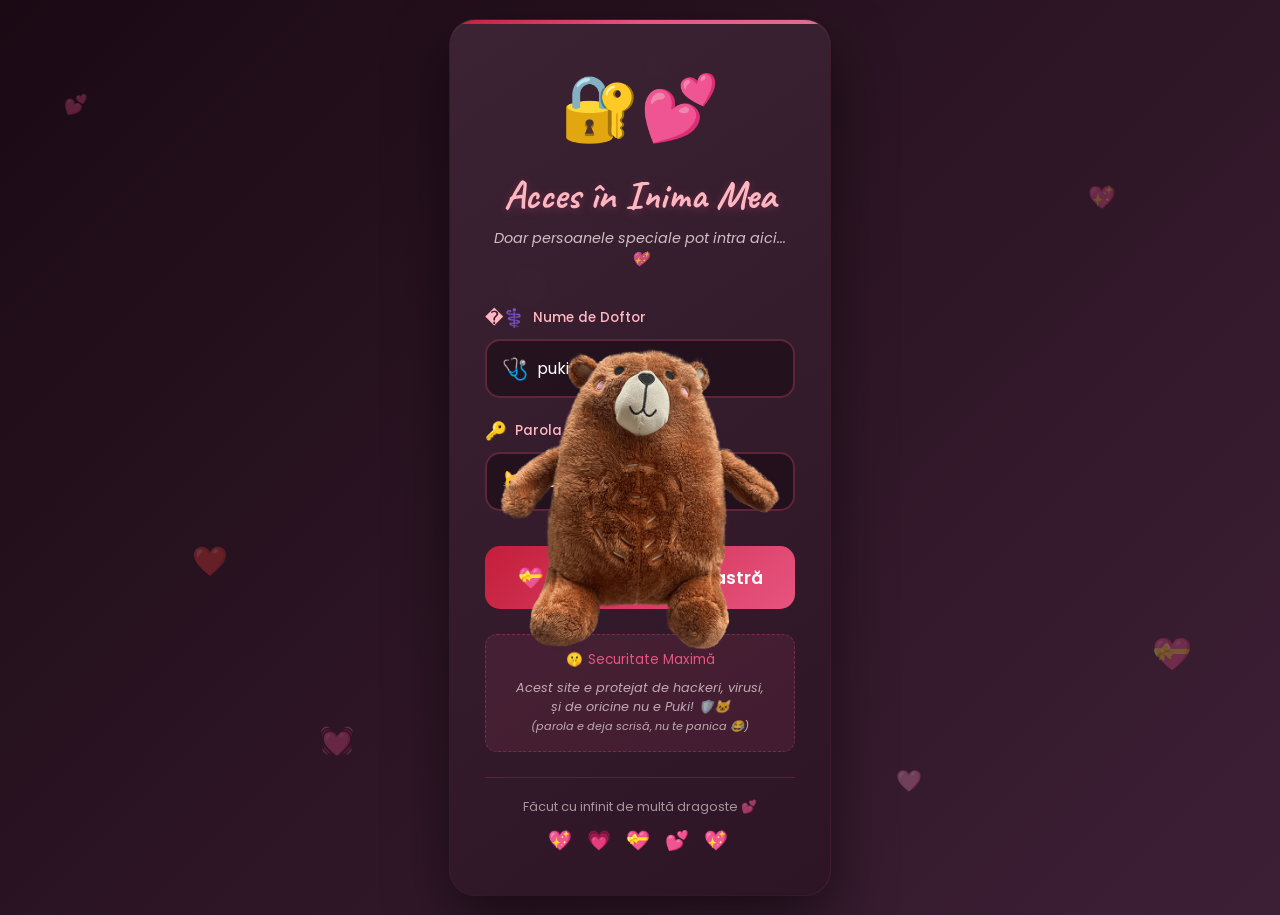
==== commit 339caf79: "original-2" ====
--- a/index.html
+++ b/index.html
@@ -127,7 +127,7 @@
                 <div class="hero-photo">
                     <div class="photo-frame stethoscope-frame floating-animation">
                         <div class="photo-glow"></div>
-                        <img src="Assets/Images/anca-1.jpg" alt="Anca" class="photo-inside">
+                        <img src="Assets/Images/anca-1.jpg" alt="Anca" class="photo-inside" loading="lazy">
                         <div class="stethoscope-decoration">🩺</div>
                         <div class="photo-hearts">
                             <span>🌻</span><span>☀️</span><span>🌻</span>
@@ -176,7 +176,17 @@
 
         <!-- Bula cu imagine PNG - TOTAL INDEPENDENTĂ (în afara secțiunii pentru position:fixed) -->
         <div id="bebeBubbleContainer" style="display:none;">
-            <img src="Assets/Images/bebe-2.png" id="bebeBubble" alt="Bebe Bubble" class="bebe-bubble-img">
+            <img src="Assets/Images/bebe-2.png" id="bebeBubble" alt="Bebe Bubble" class="bebe-bubble-img" loading="lazy">
+        </div>
+
+        <!-- Pug Bubble - apare după bebe bubble -->
+        <div id="pugBubbleContainer" style="display:none;">
+            <img src="Assets/Images/pug.png" id="pugBubble" alt="Pug Bubble" class="pug-bubble-img" loading="lazy">
+        </div>
+
+        <!-- Avocado Bubble - apare după ce pug e spart -->
+        <div id="avocadoBubbleContainer" style="display:none;">
+            <img src="Assets/Images/avocado.png" id="avocadoBubble" alt="Avocado Bubble" class="avocado-bubble-img" loading="lazy">
         </div>
 
         <!-- CAPITOLUL 1: Povestea Noastră - Timeline Epic -->
@@ -202,7 +212,7 @@
                             <h3>I kinda like you... <span style="font-size:1.1em;">🤭</span></h3>
                             <div class="chapter-gallery">
                                 <div class="gallery-main">
-                                    <img src="Assets/Images/mana-1.jpg" alt="Prima zi">
+                                    <img src="Assets/Images/mana-1.jpg" alt="Prima zi" loading="lazy">
                                     <div class="gallery-overlay">
                                         <span>Si ai lasat fericirea sa intre in viata mea... 💕</span>
                                     </div>
@@ -226,12 +236,12 @@
                         </div>
                         <div class="chapter-content glassmorphism">
                             <div class="chapter-badge">PRIMELE MOMENTE IMPREUNA</div>
-                            <h3>Ador lumea noastră</h3>
+                            <h3>Iubeam din nou viata</h3>
                             <div class="chapter-gallery multi-gallery">
-                                <img src="Assets/Images/capitol unu unu.jpg" alt="Capitol Unu 1">
-                                <img src="Assets/Images/capitol unu doi.jpeg" alt="Capitol Unu 2">
-                                <img src="Assets/Images/capitol unu trei.jpg" alt="Capitol Unu 3">
-                                <img src="Assets/Images/capitol unu patru.JPG" alt="Capitol Unu 4">
+                                <img src="Assets/Images/capitol unu unu.jpg" alt="Capitol Unu 1" loading="lazy">
+                                <img src="Assets/Images/capitol unu doi.jpeg" alt="Capitol Unu 2" loading="lazy">
+                                <img src="Assets/Images/capitol unu trei.jpg" alt="Capitol Unu 3" loading="lazy">
+                                <img src="Assets/Images/capitol unu patru.JPG" alt="Capitol Unu 4" loading="lazy">
                             </div>
                             <div class="chapter-text">
                                 <p>Mi-ai dat sansa sa te cunosc, si am inceput sa ador prezenta ta. Nu ma mai saturam de tine! Era din ce in ce mai bine.</p>
@@ -252,10 +262,10 @@
                             <div class="chapter-badge">Dorul ne intarea</div>
                             <h3>Cand distanta a aparut, iubirea a crescut</h3>
                             <div class="chapter-gallery multi-gallery">
-                                <img src="Assets/Images/capitol doi unu.jpeg" alt="Capitol Doi 1">
-                                <img src="Assets/Images/capitol doi doi.jpg" alt="Capitol Doi 2">
-                                <img src="Assets/Images/capitol doi trei.jpg" alt="Capitol Doi 3">
-                                <img src="Assets/Images/capitol doi patru.jpg" alt="Capitol Doi 4">
+                                <img src="Assets/Images/capitol doi unu.jpeg" alt="Capitol Doi 1" loading="lazy">
+                                <img src="Assets/Images/capitol doi doi.jpg" alt="Capitol Doi 2" loading="lazy">
+                                <img src="Assets/Images/capitol doi trei.jpg" alt="Capitol Doi 3" loading="lazy">
+                                <img src="Assets/Images/capitol doi patru.jpg" alt="Capitol Doi 4" loading="lazy">
                             </div>
                             <div class="chapter-text">
 
@@ -273,10 +283,10 @@
                             <div class="chapter-badge special">E realitate sau vis?</div>
                             <h3>Si revederile erau mai dulci ca niciodata</h3>
                             <div class="chapter-gallery multi-gallery">
-                                <img src="Assets/Images/capitol trei unu.JPG" alt="Capitol Trei 1">
-                                <img src="Assets/Images/capitol trei doi.jpeg" alt="Capitol Trei 2">
-                                <img src="Assets/Images/capitol trei trei.jpeg" alt="Capitol Trei 3">
-                                <img src="Assets/Images/capitol trei patru.jpeg" alt="Capitol Trei 4">
+                                <img src="Assets/Images/capitol trei unu.JPG" alt="Capitol Trei 1" loading="lazy">
+                                <img src="Assets/Images/capitol trei doi.jpeg" alt="Capitol Trei 2" loading="lazy">
+                                <img src="Assets/Images/capitol trei trei.jpeg" alt="Capitol Trei 3" loading="lazy">
+                                <img src="Assets/Images/capitol trei patru.jpeg" alt="Capitol Trei 4" loading="lazy">
                             </div>
                             <div class="chapter-text">
                                 <p>Si fiecare dimineata in care te aveam din nou langa mine, era o binecuvantare.</p>
@@ -292,14 +302,14 @@
                             <div class="chapter-badge valentines">Doi gogoși suna mai bine oricum</div>
                             <h3>Esti un puki enervant (de adorabil)</h3>
                             <div class="chapter-gallery multi-gallery">
-                                  <img src="Assets/Images/capitol patru unu.jpg" alt="Capitol Patru 1">
-                                  <img src="Assets/Images/capitol patru doi.JPG" alt="Capitol Patru 2">
-                                  <img src="Assets/Images/capitol patru trei.jpg" alt="Capitol Patru 3">
-                                  <img src="Assets/Images/capitol patru patru.JPG" alt="Capitol Patru 4">
+                                  <img src="Assets/Images/capitol patru unu.jpg" alt="Capitol Patru 1" loading="lazy">
+                                  <img src="Assets/Images/capitol patru doi.JPG" alt="Capitol Patru 2" loading="lazy">
+                                  <img src="Assets/Images/capitol patru trei.jpg" alt="Capitol Patru 3" loading="lazy">
+                                  <img src="Assets/Images/capitol patru patru.JPG" alt="Capitol Patru 4" loading="lazy">
                             </div>
                             <div class="chapter-text final-declaration">
                                 <p>Ador cand radem (mai mult tu de mine), iubesc cand suntem copii, cand ne ghiontanim, ne tachinam sau radem unul de altul.<br>Nu te schimba niciodata si nu te opri din a ma enerva, nu ai mai fi tu daca n-ai face asta.</p>
-                                <p class="declaration">Tu ești inima mea, sufletul meu, totul pentru mine. 💕</p>
+                                <p class="declaration">Esti inima si sufletul meu. 💕</p>
                             </div>
                             <div class="love-meter">
                                 <span class="meter-label">Nivel Zurlie:</span>
@@ -326,7 +336,7 @@
                             </div>
                             <div class="chapter-text final-declaration">
                                 <p>Si ai crescut atat de mult in inima mea incat nu mai pot concepe sa nu faci parte din viata si gandurile mele...</p>
-                                <p class="declaration">Tu ești inima mea, sufletul meu, totul pentru mine. 💕</p>
+                                <p class="declaration">Esti totul! 💕</p>
                             </div>
                             <div class="love-meter">
                                 <span class="meter-label">Nivel Iubire:</span>
@@ -367,7 +377,7 @@
                             <span class="cover-date">2024 - ∞</span>
                         </div>
                         <div class="cover-photo">
-                            <img src="Assets/Images/anca-1.jpg" alt="Noi">
+                            <img src="Assets/Images/anca-1.jpg" alt="Noi" loading="lazy">
                         </div>
                         <p class="cover-instruction">📖 Click pentru a deschide albumul</p>
                     </div>
@@ -389,15 +399,15 @@
                             </div>
                             <div class="page-photos">
                                 <div class="polaroid">
-                                    <img src="Assets/Images/IMG_0479.jpeg" alt="Moment 1">
+                                    <img src="Assets/Images/IMG_0479.jpeg" alt="Moment 1" loading="lazy">
                                     <p class="polaroid-caption">Explorari 🌍</p>
                                 </div>
                                 <div class="polaroid tilted-left">
-                                    <img src="Assets/Images/IMG_0507.jpeg" alt="Moment 2">
+                                    <img src="Assets/Images/IMG_0507.jpeg" alt="Moment 2" loading="lazy">
                                     <p class="polaroid-caption">Pupici 💑</p>
                                 </div>
                                 <div class="polaroid tilted-right">
-                                    <img src="Assets/Images/IMG_0517.jpeg" alt="Moment 3">
+                                    <img src="Assets/Images/IMG_0517.jpeg" alt="Moment 3" loading="lazy">
                                     <p class="polaroid-caption">Zâmbete 😊</p>
                                 </div>
                             </div>
@@ -411,15 +421,15 @@
                             </div>
                             <div class="page-photos">
                                 <div class="polaroid">
-                                    <img src="Assets/Images/IMG_0576.JPG" alt="Aventură 1">
+                                    <img src="Assets/Images/IMG_0576.JPG" alt="Aventură 1" loading="lazy">
                                     <p class="polaroid-caption">Liniste</p>
                                 </div>
                                 <div class="polaroid tilted-left">
-                                    <img src="Assets/Images/IMG_0586.JPG" alt="Aventură 2">
+                                    <img src="Assets/Images/IMG_0586.JPG" alt="Aventură 2" loading="lazy">
                                     <p class="polaroid-caption">"Uita-te in sus sa iasa poza cool"</p>
                                 </div>
                                 <div class="polaroid tilted-right">
-                                    <img src="Assets/Images/IMG_0665.JPG" alt="Aventură 3">
+                                    <img src="Assets/Images/IMG_0665.JPG" alt="Aventură 3" loading="lazy">
                                     <p class="polaroid-caption">Noi doi 💕</p>
                                 </div>
                             </div>
@@ -433,15 +443,15 @@
                             </div>
                             <div class="page-photos">
                                 <div class="polaroid">
-                                    <img src="Assets/Images/IMG_0697.jpeg" alt="Moment 1">
+                                    <img src="Assets/Images/IMG_0697.jpeg" alt="Moment 1" loading="lazy">
                                     <p class="polaroid-caption">"Uite un nor!!!"</p>
                                 </div>
                                 <div class="polaroid tilted-left">
-                                    <img src="Assets/Images/IMG_2173.JPG" alt="Moment 2">
+                                    <img src="Assets/Images/IMG_2173.JPG" alt="Moment 2" loading="lazy">
                                     <p class="polaroid-caption">Dublin Bus</p>
                                 </div>
                                 <div class="polaroid tilted-right">
-                                    <img src="Assets/Images/IMG_2178.JPG" alt="Moment 3">
+                                    <img src="Assets/Images/IMG_2178.JPG" alt="Moment 3" loading="lazy">
                                     <p class="polaroid-caption">Centra Roll</p>
                                 </div>
                             </div>
@@ -455,15 +465,15 @@
                             </div>
                             <div class="page-photos">
                                 <div class="polaroid">
-                                    <img src="Assets/Images/IMG_2195.JPG" alt="Zâmbet 1">
+                                    <img src="Assets/Images/IMG_2195.JPG" alt="Zâmbet 1" loading="lazy">
                                     <p class="polaroid-caption">Cocktail-isti</p>
                                 </div>
                                 <div class="polaroid tilted-left">
-                                    <img src="Assets/Images/IMG_2207.JPG" alt="Zâmbet 2">
+                                    <img src="Assets/Images/IMG_2207.JPG" alt="Zâmbet 2" loading="lazy">
                                     <p class="polaroid-caption">Mine</p>
                                 </div>
                                 <div class="polaroid tilted-right">
-                                    <img src="Assets/Images/IMG_2213.JPG" alt="Zâmbet 3">
+                                    <img src="Assets/Images/IMG_2213.JPG" alt="Zâmbet 3" loading="lazy">
                                     <p class="polaroid-caption">Biliardisti</p>
                                 </div>
                             </div>
@@ -477,15 +487,15 @@
                             </div>
                             <div class="page-photos">
                                 <div class="polaroid">
-                                    <img src="Assets/Images/IMG_2252.JPG" alt="Călătorie 1">
+                                    <img src="Assets/Images/IMG_2252.JPG" alt="Călătorie 1" loading="lazy">
                                     <p class="polaroid-caption">Jmekeri</p>
                                 </div>
                                 <div class="polaroid tilted-left">
-                                    <img src="Assets/Images/IMG_2260.JPG" alt="Călătorie 2">
+                                    <img src="Assets/Images/IMG_2260.JPG" alt="Călătorie 2" loading="lazy">
                                     <p class="polaroid-caption">Read my happy eyes but don't be jealous</p>
                                 </div>
                                 <div class="polaroid tilted-right">
-                                    <img src="Assets/Images/IMG_2512.JPG" alt="Călătorie 3">
+                                    <img src="Assets/Images/IMG_2512.JPG" alt="Călătorie 3" loading="lazy">
                                     <p class="polaroid-caption">Așa zisa plaja</p>
                                 </div>
                             </div>
@@ -499,15 +509,15 @@
                             </div>
                             <div class="page-photos">
                                 <div class="polaroid">
-                                    <img src="Assets/Images/IMG_2531.JPG" alt="Iarnă 1">
+                                    <img src="Assets/Images/IMG_2531.JPG" alt="Iarnă 1" loading="lazy">
                                     <p class="polaroid-caption">Rasete</p>
                                 </div>
                                 <div class="polaroid tilted-left">
-                                    <img src="Assets/Images/IMG_2582.JPG" alt="Iarnă 2">
+                                    <img src="Assets/Images/IMG_2582.JPG" alt="Iarnă 2" loading="lazy">
                                     <p class="polaroid-caption">Implinire</p>
                                 </div>
                                 <div class="polaroid tilted-right">
-                                    <img src="Assets/Images/IMG_3159.JPG" alt="Iarnă 3">
+                                    <img src="Assets/Images/IMG_3159.JPG" alt="Iarnă 3" loading="lazy">
                                     <p class="polaroid-caption">Nuntiști</p>
                                 </div>
                             </div>
@@ -521,15 +531,15 @@
                             </div>
                             <div class="page-photos">
                                 <div class="polaroid">
-                                    <img src="Assets/Images/IMG_3568.JPG" alt="Primăvară 1">
+                                    <img src="Assets/Images/IMG_3568.JPG" alt="Primăvară 1" loading="lazy">
                                     <p class="polaroid-caption">We</p>
                                 </div>
                                 <div class="polaroid tilted-left">
-                                    <img src="Assets/Images/IMG_3583.JPG" alt="Primăvară 2">
+                                    <img src="Assets/Images/IMG_3583.JPG" alt="Primăvară 2" loading="lazy">
                                     <p class="polaroid-caption">Bloom</p>
                                 </div>
                                 <div class="polaroid tilted-right">
-                                    <img src="Assets/Images/IMG_3601.JPG" alt="Primăvară 3">
+                                    <img src="Assets/Images/IMG_3601.JPG" alt="Primăvară 3" loading="lazy">
                                     <p class="polaroid-caption">Everyday 🌻</p>
                                 </div>
                             </div>
@@ -543,15 +553,15 @@
                             </div>
                             <div class="page-photos">
                                 <div class="polaroid">
-                                    <img src="Assets/Images/IMG_3652.JPG" alt="Vară 1">
+                                    <img src="Assets/Images/IMG_3652.JPG" alt="Vară 1" loading="lazy">
                                     <p class="polaroid-caption">Căldură 🌞</p>
                                 </div>
                                 <div class="polaroid tilted-left">
-                                    <img src="Assets/Images/IMG_4214.JPG" alt="Vară 2">
+                                    <img src="Assets/Images/IMG_4214.JPG" alt="Vară 2" loading="lazy">
                                     <p class="polaroid-caption">Zurlea 1&2</p>
                                 </div>
                                 <div class="polaroid tilted-right">
-                                    <img src="Assets/Images/IMG_5081.JPG" alt="Vară 3">
+                                    <img src="Assets/Images/IMG_5081.JPG" alt="Vară 3" loading="lazy">
                                     <p class="polaroid-caption">Vacanță 🌴</p>
                                 </div>
                             </div>
@@ -565,15 +575,15 @@
                             </div>
                             <div class="page-photos">
                                 <div class="polaroid">
-                                    <img src="Assets/Images/IMG_9362.JPG" alt="Recent 1">
+                                    <img src="Assets/Images/IMG_9362.JPG" alt="Recent 1" loading="lazy">
                                     <p class="polaroid-caption">Si maine 📅</p>
                                 </div>
                                 <div class="polaroid tilted-left">
-                                    <img src="Assets/Images/IMG_9439.JPG" alt="Recent 2">
+                                    <img src="Assets/Images/IMG_9439.JPG" alt="Recent 2" loading="lazy">
                                     <p class="polaroid-caption">Si poimaine 💕</p>
                                 </div>
                                 <div class="polaroid tilted-right">
-                                    <img src="Assets/Images/IMG_9460.JPG" alt="Recent 3">
+                                    <img src="Assets/Images/IMG_9460.JPG" alt="Recent 3" loading="lazy">
                                     <p class="polaroid-caption">Si pentru totdeauna 💝</p>
                                 </div>
                             </div>
@@ -587,12 +597,12 @@
                             </div>
                             <div class="page-photos centered">
                                 <div class="polaroid big">
-                                    <img src="Assets/Images/IMG_9598.jpeg" alt="Noi">
+                                    <img src="Assets/Images/IMG_9598.jpeg" alt="Noi" loading="lazy">
                                     <p class="polaroid-caption">Noi, pentru totdeauna ❤️</p>
                                 </div>
                             </div>
                             <div class="page-message">
-                                <p class="final-album-text">Fiecare pagină din acest album reprezintă o bucățică din inima mea.</p>
+                                <p class="final-album-text">Fiecare moment cu tine reprezintă o bucățică din fericire mea.</p>
                                 
                             </div>
                             <div class="page-signature">
@@ -760,7 +770,7 @@
                         <div class="prescription-footer">
                             <div class="doctor-signature">
                                 <p>Medic prescriptor:</p>
-                                <p class="signature animated-signature">Dr. Îndrăgostit</p>
+                                <p class="signature animated-signature">Dft. Puki</p>
                                 <p class="specialty">Specialist în Te Iubesc</p>
                             </div>
                             <div class="prescription-seal">
@@ -775,7 +785,7 @@
                 </div>
                 
                 <div class="refill-notice glassmorphism">
-                    <p>📋 Rețeta se poate reînnoi cu un simplu "Te iubesc, Anca!" 💕</p>
+                    <p>📋 Rețeta se poate reînnoi cu un simplu "Te iubesc, Pukisor!" 💕</p>
                 </div>
             </div>
         </section>
@@ -955,7 +965,7 @@
                             <span class="joke-emoji">💊</span>
                         </div>
                         <p class="joke-text">Ma simt mai valoros 💎 si mai puternic 💪 cu ea langa mine...</p>
-                        <div class="joke-reaction">📚❤️</div>
+                        <div class="joke-reaction">❤️</div>
                     </div>
 
                     <div class="joke-card glassmorphism hover-tilt">
@@ -963,8 +973,8 @@
                             <span class="joke-number">09</span>
                             <span class="joke-emoji">🧪</span>
                         </div>
-                        <p class="joke-text">Ai reușit sa faci din mine un indragostit cronic... mno bravo Puki...</p>
-                        <div class="joke-reaction">⚗️💝</div>
+                        <p class="joke-text">Cand sunt in bratele ei, timpul inceteaza sa mai existe, orele nu mai sunt simtite, si toate gandurile, si peisajele gri din viata mea sunt inlaturate de paradisul cu care-mi umple inima...</p>
+                        <div class="joke-reaction">💝</div>
                     </div>
                 </div>
 
@@ -1040,7 +1050,7 @@
                 <div class="cinema-screen glassmorphism">
                     <div class="cinema-frame">
                         <div class="video-container">
-                            <video controls playsinline class="main-video" poster="Assets/Images/IMG_7237363.jpg">
+                            <video controls playsinline muted class="main-video" poster="Assets/Images/IMG_7237363.jpg" preload="none" loading="lazy">
                                 <source src="Assets/Videos/IMG_2560.mov" type="video/mp4">
                             </video>
                         </div>
@@ -1049,7 +1059,7 @@
 
                     <div class="cinema-frame">
                         <div class="video-container">
-                            <video controls playsinline class="main-video" poster="Assets/Images/IMG_4649.jpg">
+                            <video controls playsinline muted class="main-video" poster="Assets/Images/IMG_4649.jpg" preload="none" loading="lazy">
                                 <source src="Assets/Videos/IMG_3711.mov" type="video/mp4">
                             </video>
                         </div>
@@ -1308,7 +1318,7 @@
                         <span class="surgery-icon">🏥</span>
                         Sala de Operație a Iubirii
                     </h2>
-                    <p class="chapter-subtitle">Mini-joc interactiv: Vindecă inima!</p>
+                    
                 </div>
                 
                 <div class="surgery-room glassmorphism">
@@ -1382,16 +1392,15 @@
                                 <span class="big-heart beating">❤️</span>
                             </div>
                             <h3 class="final-declaration">Kicsikém, te iubesc!</h3>
-                            <p class="final-text">Tu ești cel mai bun medicament pentru sufletul meu.</p>
-                            <p class="final-text">Ești tot ce mi-am dorit și mai mult.</p>
-                            <p class="final-text valentines-wish">La mulți ani de Valentine's Day! 💕</p>
+                            
+                            <p class="final-text valentines-wish">Voi căuta toată viața cuvinte care să descrie frumusețea ce te definește și fericirea pe care mi-o dăruiești… și voi eșua, pentru că niciun cuvânt nu are puterea să exprime asta. 💕</p>
                             
                         </div>
                     </div>
                     
                     <button class="magic-button neon-btn" id="magicBtn">
                         <span class="btn-icon">💉</span>
-                        <span class="btn-text">Administrează doza FINALĂ de IUBIRE!</span>
+                        <span class="btn-text">Apasa pentru si mai multa iubire!</span>
                         <span class="btn-sparkle">✨</span>
                     </button>
                 </div>
@@ -1409,7 +1418,7 @@
                     <polyline points="0,25 50,25 60,25 70,10 80,40 90,25 100,25 150,25 160,25 170,10 180,40 190,25 200,25 250,25 260,25 270,10 280,40 290,25 300,25 350,25 360,25 370,10 380,40 390,25 400,25"/>
                 </svg>
             </div>
-            <p class="footer-text">Călătoria mea: inima ta, bilet doar dus ✈️</p>
+            <p class="footer-text">Călătoria mea preferata: inima ta cu bilet doar dus ✈️</p>
            
             
             
@@ -1432,7 +1441,7 @@
 
     <!-- Floarea Soarelui care creste pe scroll -->
     <div id="growingSunflower">
-        <img src="Assets/Images/floarea-soarelui.png" alt="Floarea Soarelui" id="sunflowerImg">
+        <img src="Assets/Images/floarea-soarelui.png" alt="Floarea Soarelui" id="sunflowerImg" loading="lazy">
     </div>
 
         <script src="js/script.js"></script>
--- a/styles/styles.css
+++ b/styles/styles.css
@@ -94,6 +94,101 @@
         transform: rotate(3deg) scale(1.05);
     }
 }
+
+/* Pug Bubble PNG Floating - INDEPENDENT */
+#pugBubbleContainer {
+    position: fixed;
+    z-index: 998;
+    pointer-events: auto;
+    animation: pugBubbleMove 18s linear infinite;
+}
+.pug-bubble-img {
+    width: 120px;
+    height: 120px;
+    cursor: pointer;
+    animation: bubbleRotate 4s ease-in-out infinite;
+    transition: transform 0.2s ease;
+    border-radius: 0;
+    box-shadow: none;
+    background: transparent;
+}
+.pug-bubble-img:hover {
+    transform: scale(1.15);
+}
+@keyframes pugBubbleMove {
+    0% {
+        left: 15vw;
+        top: 60vh;
+    }
+    20% {
+        left: 70vw;
+        top: 25vh;
+    }
+    40% {
+        left: 25vw;
+        top: 40vh;
+    }
+    60% {
+        left: 75vw;
+        top: 75vh;
+    }
+    80% {
+        left: 40vw;
+        top: 20vh;
+    }
+    100% {
+        left: 15vw;
+        top: 60vh;
+    }
+}
+
+/* Avocado Bubble PNG Floating - INDEPENDENT */
+#avocadoBubbleContainer {
+    position: fixed;
+    z-index: 997;
+    pointer-events: auto;
+    animation: avocadoBubbleMove 16s linear infinite;
+}
+.avocado-bubble-img {
+    width: 120px;
+    height: 120px;
+    cursor: pointer;
+    animation: bubbleRotate 4s ease-in-out infinite;
+    transition: transform 0.2s ease;
+    border-radius: 0;
+    box-shadow: none;
+    background: transparent;
+}
+.avocado-bubble-img:hover {
+    transform: scale(1.15);
+}
+@keyframes avocadoBubbleMove {
+    0% {
+        left: 50vw;
+        top: 30vh;
+    }
+    20% {
+        left: 20vw;
+        top: 65vh;
+    }
+    40% {
+        left: 80vw;
+        top: 45vh;
+    }
+    60% {
+        left: 35vw;
+        top: 20vh;
+    }
+    80% {
+        left: 65vw;
+        top: 70vh;
+    }
+    100% {
+        left: 50vw;
+        top: 30vh;
+    }
+}
+
 @keyframes sunflowerFly {
     0% { 
         opacity: 1; 
@@ -171,6 +266,36 @@
     overflow-x: hidden;
 }
 
+/* ===== LAZY LOADING EFFECTS ===== */
+img[loading="lazy"] {
+    opacity: 0;
+    transition: opacity 0.5s ease-in-out;
+}
+
+img[loading="lazy"].loaded,
+img[loading="lazy"]:not([src=""]) {
+    opacity: 1;
+}
+
+/* Fix pentru imagine întoarsă */
+img[src*="IMG_0665.JPG"] {
+    transform: rotate(180deg);
+}
+
+/* Placeholder styling pentru imagini care se încarcă */
+.polaroid img[loading="lazy"],
+.xray-frame img[loading="lazy"],
+.chapter-gallery img[loading="lazy"],
+.gallery-main img[loading="lazy"] {
+    background: linear-gradient(135deg, var(--bg-medium) 0%, var(--bg-light) 100%);
+    min-height: 150px;
+}
+
+/* Video lazy loading */
+video[preload="none"] {
+    background: linear-gradient(135deg, var(--bg-medium) 0%, var(--bg-light) 100%);
+}
+
 /* ===== PRELOADER ===== */
 #preloader {
     position: fixed;
